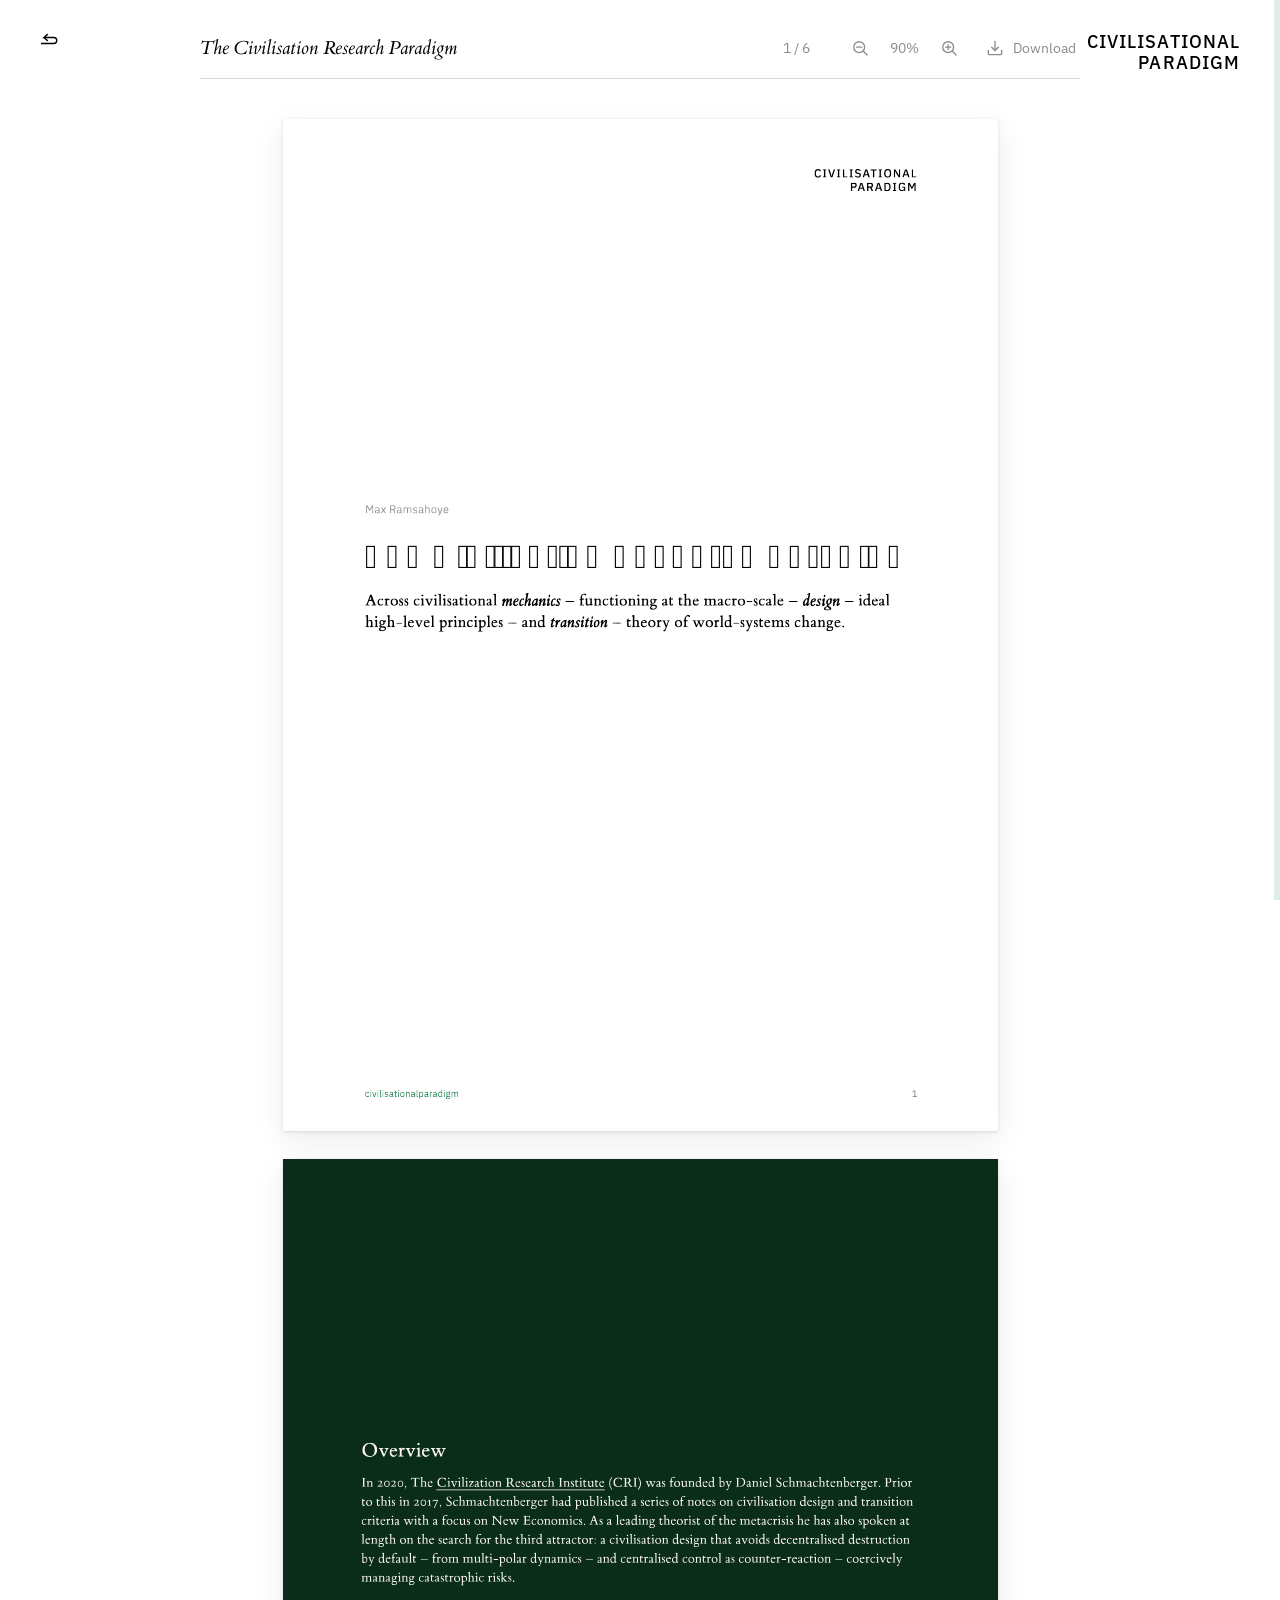
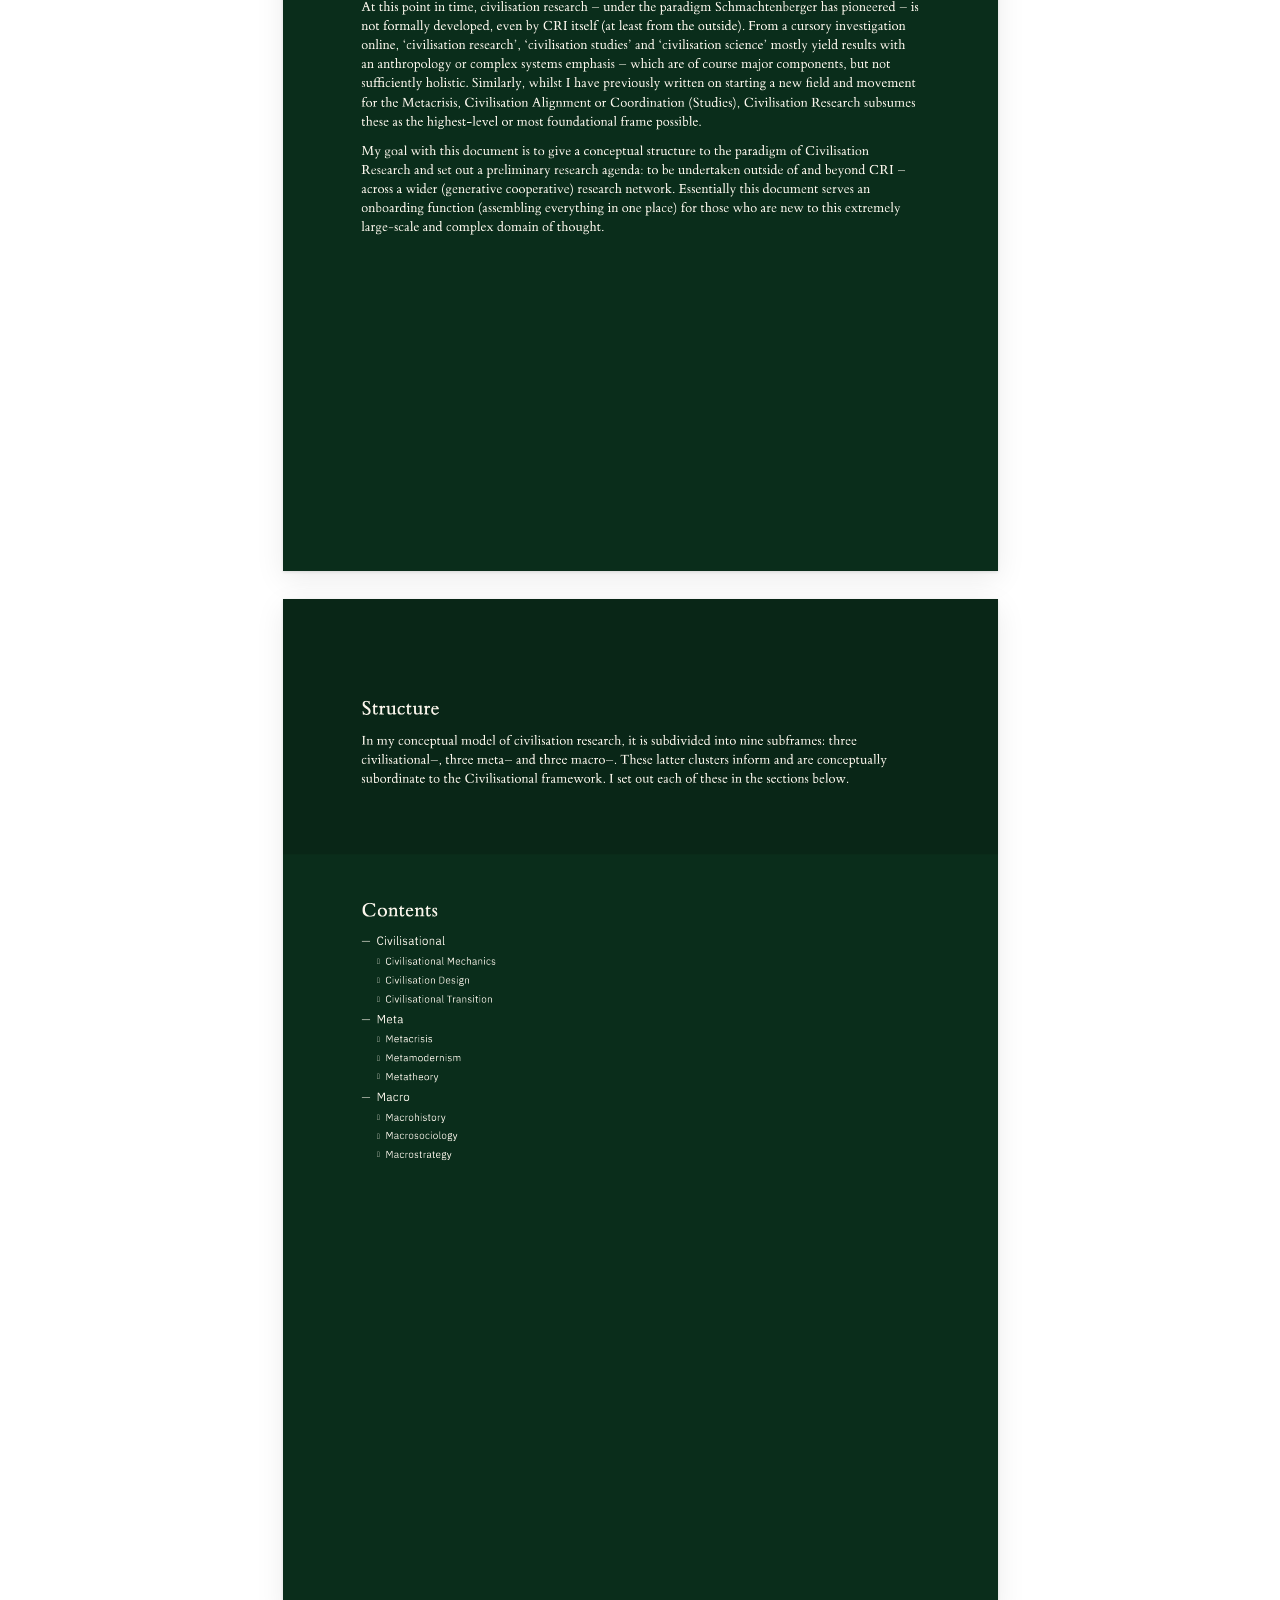
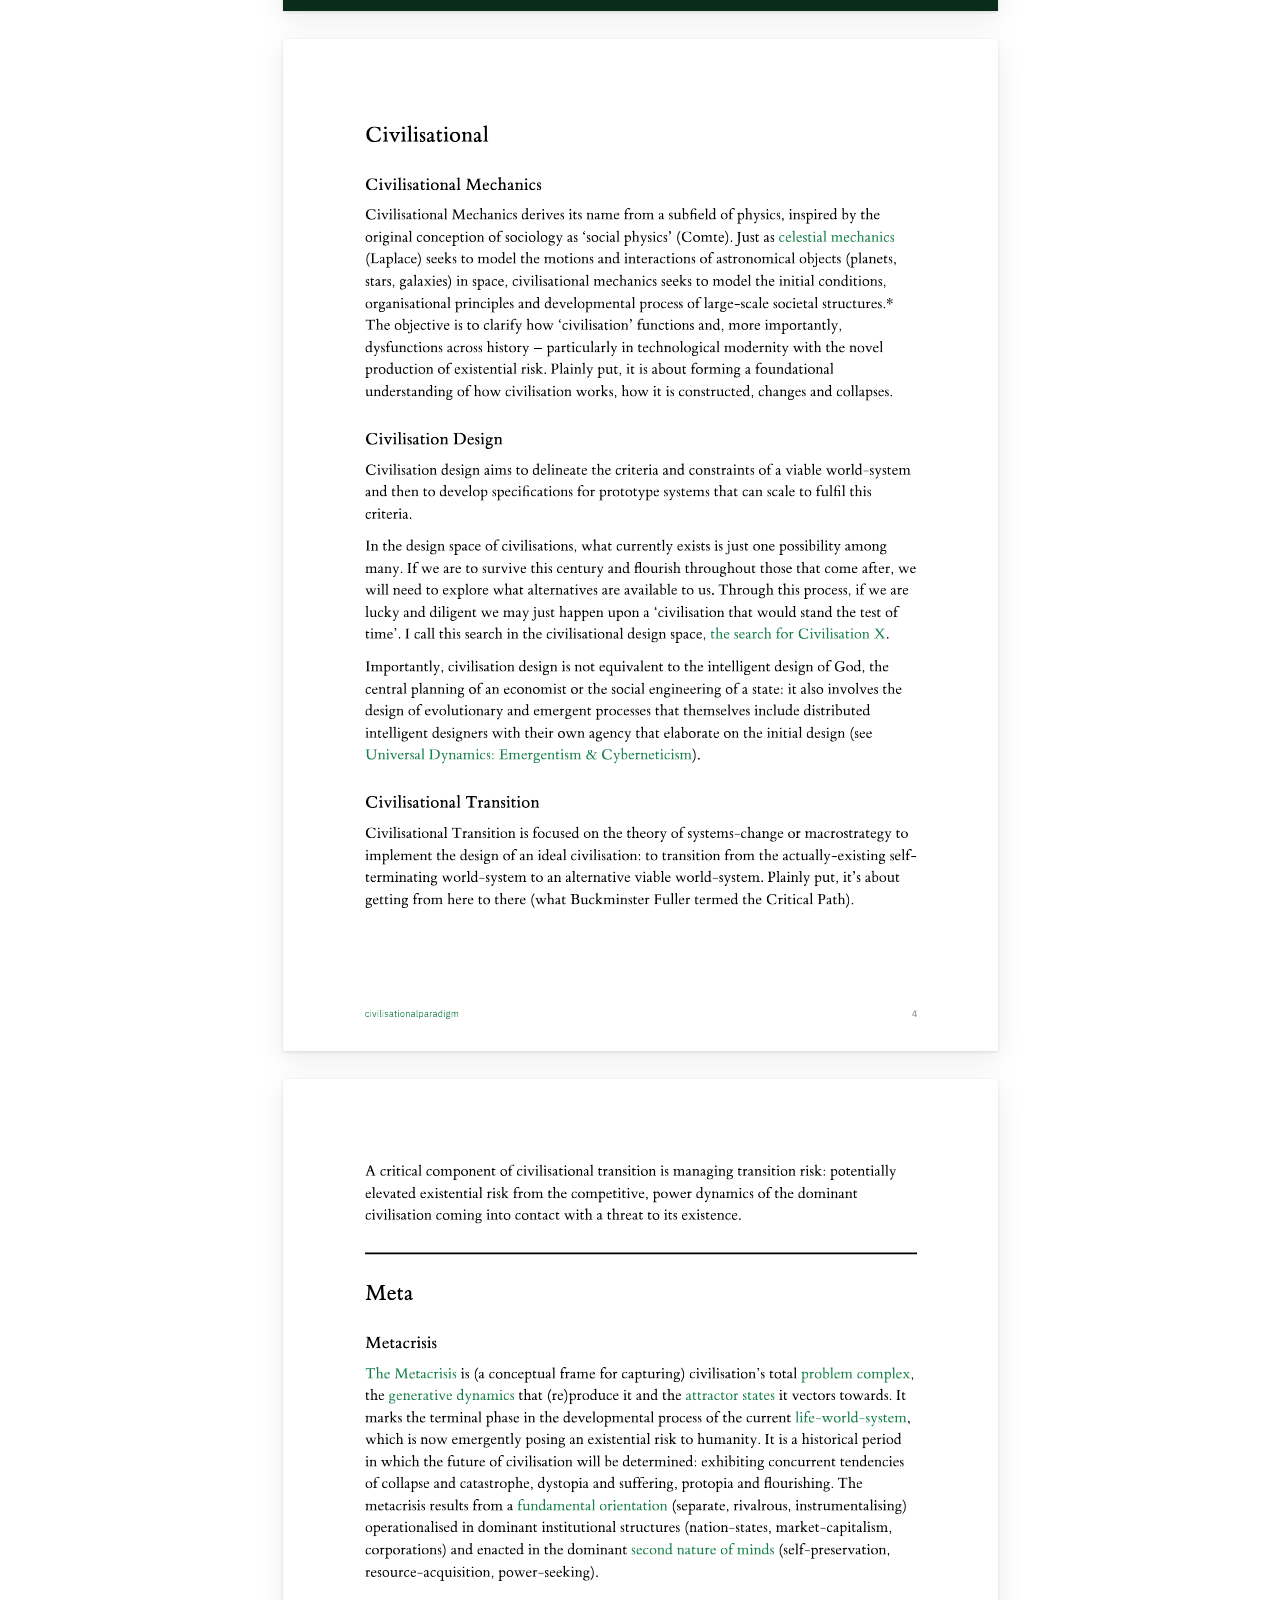
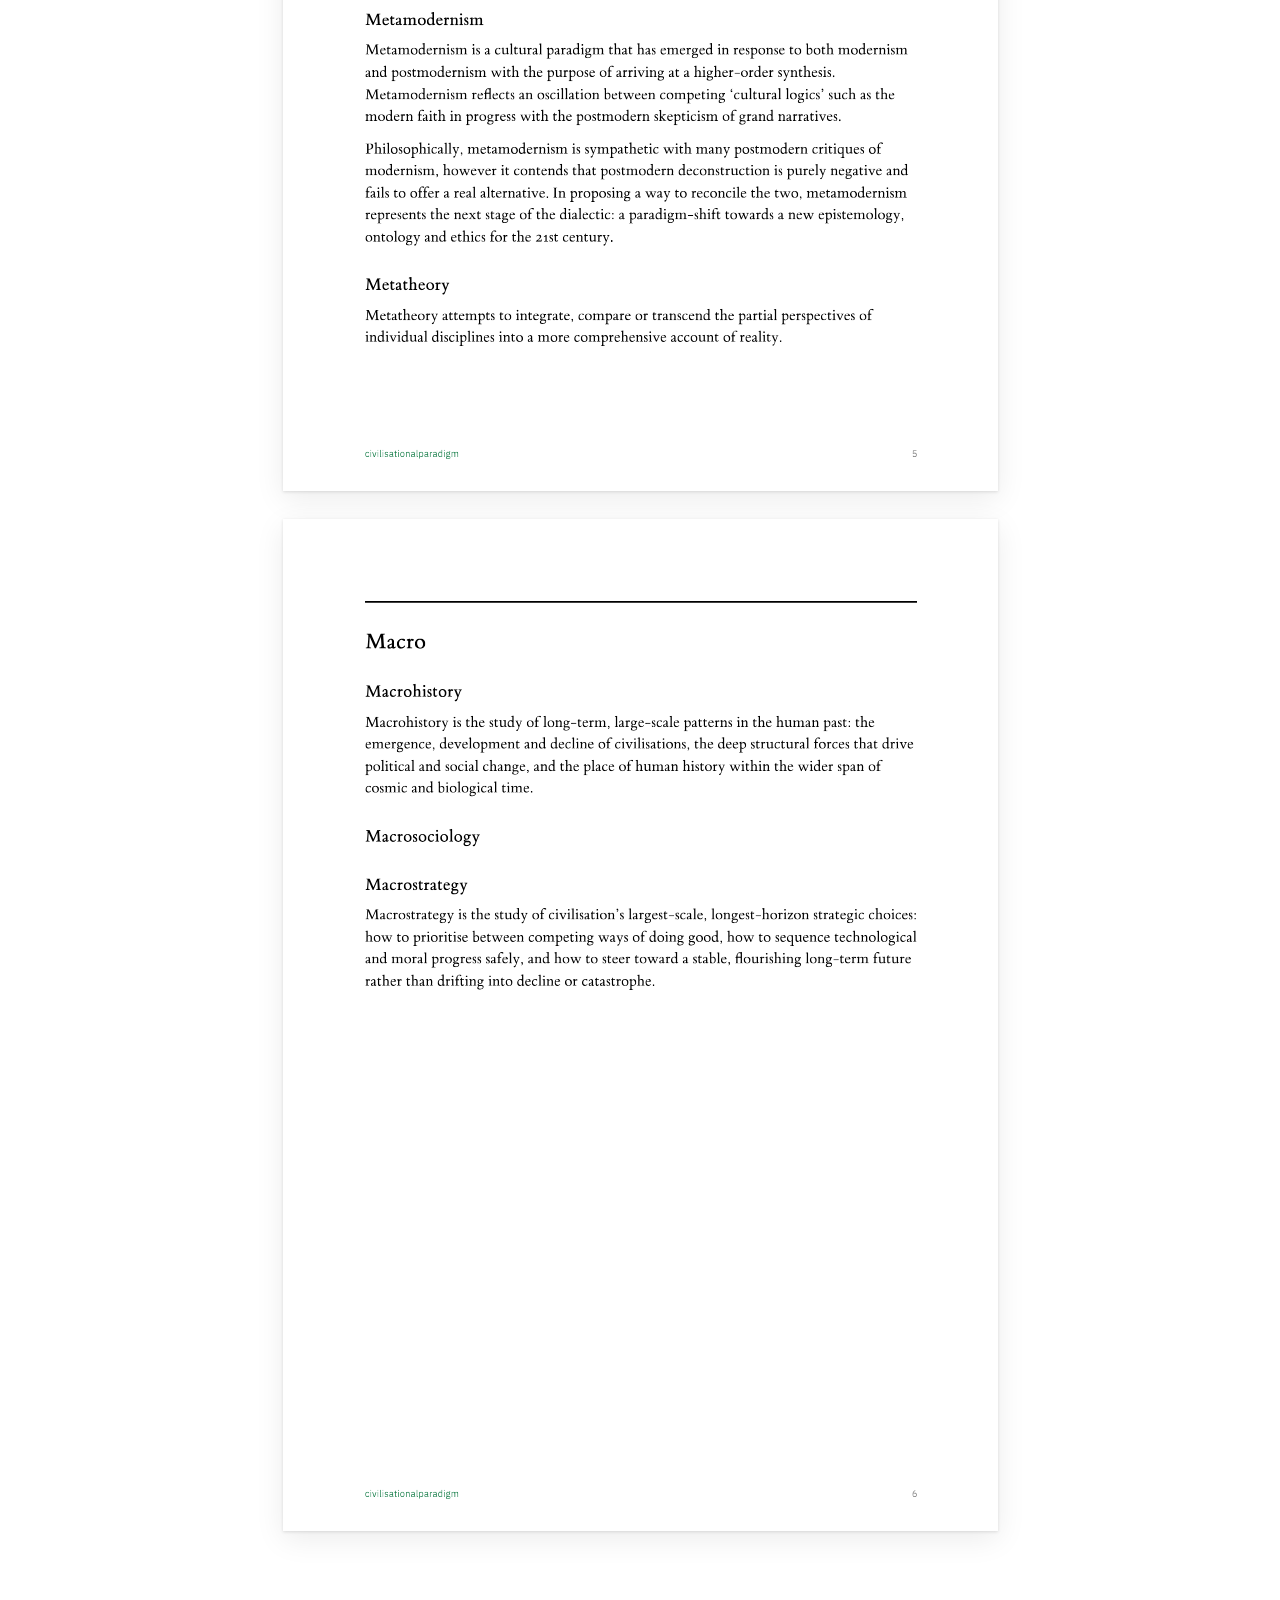
==== pdf/index.html @ 24271318 "Port the in-site PDF viewer from mechanicsofmetautopia.ai The article's PDF button now opens pdf/, a" ====
<!DOCTYPE html>
<html lang="en" class="hide-scrollbar">
<head>
  <meta charset="UTF-8">
  <meta name="viewport" content="width=device-width, initial-scale=1.0">
  <meta name="description" content="The Civilisation Research Paradigm: across civilisational mechanics, design and transition, as a PDF.">
  <link id="favicon-ico" rel="icon" href="../favicon/favicon-light.ico?v=grid2" sizes="any">
  <link id="favicon-32" rel="icon" type="image/png" sizes="32x32" href="../favicon/favicon-32-light.png?v=grid2">
  <link id="favicon-192" rel="icon" type="image/png" sizes="192x192" href="../favicon/favicon-192-light.png?v=grid2">
  <link id="favicon-apple" rel="apple-touch-icon" href="../favicon/apple-touch-icon-light.png?v=grid2">
  <script>
    try {
        if ('scrollRestoration' in history) history.scrollRestoration = 'manual';
        // a refresh always lands at the top of the page, even with a section in the address
        var navType = (performance.getEntriesByType && (performance.getEntriesByType('navigation')[0] || {}).type) || '';
        if (navType === 'reload' && location.hash) history.replaceState(null, '', location.pathname + location.search);
        if (navType === 'reload') window.addEventListener('load', function () { window.scrollTo(0, 0); });
    } catch (e) {}
    try {
      var navEntry = performance.getEntriesByType && performance.getEntriesByType('navigation')[0];
      // arriving from another page of this site (its own folder: another site may share the address), or a refresh, or back/forward: fade in
      var fromSite = false;
      try { fromSite = !!document.referrer && (function (r, s) { return r.origin === s.origin && r.pathname.indexOf(s.pathname) === 0; })(new URL(document.referrer), new URL('../', location.href)); } catch (e) {}
      // browsers with cross-document view transitions crossfade between pages
      // themselves; the others fade out and in (and so does a refresh)
      var vt = 'CSSViewTransitionRule' in window;
      if (vt) document.documentElement.classList.add('vt');
      if ((fromSite || (navEntry && navEntry.type !== 'navigate')) && (!vt || (navEntry && navEntry.type === 'reload'))) document.documentElement.classList.add('page-entering');
    } catch (e) {}
    try {
      // no theme chosen yet: follow the system setting
      var sys = window.matchMedia && matchMedia('(prefers-color-scheme: dark)').matches ? 'dark' : 'light';
      var t = localStorage.getItem('crp.theme');
      // a theme chosen with t holds only until the system setting changes
      if (t && localStorage.getItem('crp.themeSystem') !== sys) { t = null; localStorage.removeItem('crp.theme'); }
      t = t || sys;
      if (t === 'dark') document.documentElement.setAttribute('data-theme', t);
      if (localStorage.getItem('crp.blueLinks') !== 'off') document.documentElement.classList.add('colour');  // blue links (c): on by default
      if (localStorage.getItem('crp.headings') !== 'sans') document.documentElement.classList.add('serif-headings');
      // the band colour (b): midnight green by default, or sepia, midnight blue or black
      var band = localStorage.getItem('crp.bandColour') || 'green';
      if (band === 'purple') band = 'green';
      if (band === 'green' || band === 'midnight' || band === 'black') document.documentElement.classList.add('band-' + band);
    } catch (e) {}
  </script>
  <title>PDF — Civilisational Paradigm</title>
  <meta property="og:type" content="website">
  <meta property="og:site_name" content="Civilisational Paradigm">
  <meta property="og:title" content="PDF — The Civilisation Research Paradigm">
  <meta property="og:description" content="The Civilisation Research Paradigm: across civilisational mechanics, design and transition, as a PDF.">
  <meta property="og:url" content="https://maxramsahoye.github.io/civilisationresearchparadigm/pdf/">
  <meta property="og:image" content="https://maxramsahoye.github.io/civilisationresearchparadigm/preview.png">
  <meta name="twitter:card" content="summary_large_image">
  <link rel="preconnect" href="https://fonts.googleapis.com">
  <link rel="preconnect" href="https://fonts.gstatic.com" crossorigin>
  <link href="https://fonts.googleapis.com/css2?family=IBM+Plex+Sans:ital,wght@0,400;0,500;0,600;0,700;1,400&family=Inter:wght@400;500;600;700&display=swap" rel="stylesheet">
  <link href="../assets/site.css?v=1fbc4b80" rel="stylesheet">
  <style>
    .site-footer,
    .top-nav { display: none !important; }

    html:not([data-theme]) body.no-band :is(.back-arrow, .theme-toggle, .top-nav, .over-band) {
      --canvas-ink: #000000;
      --muted: #8c8c8c;
      --link-blue: #167e49;
    }

    /* (the site's name pinned in the top-right corner as the pages scroll;
       on narrower screens, where the bar pins across the top, it scrolls away) */
    .site-title,
    body.footer-in-view .site-title {
      position: fixed; z-index: 10; top: 32px; right: 40px; left: auto; bottom: auto;
      margin: 0; text-align: right; opacity: 1; pointer-events: auto;
    }

    @media (max-width: 960px) {
      .site-title, body.footer-in-view .site-title { top: 26px; right: 24px; }
    }

    @media (max-width: 900px) {
      .site-title, body.footer-in-view .site-title { position: absolute; }
    }

    @media (max-width: 600px) {
      .site-title, body.footer-in-view .site-title { top: 22px; }
    }

    /* the bar: the title, the page count, zoom, and the file itself */
    .pv-bar {
      position: relative;
      top: 0;
      z-index: 20;
      display: flex;
      align-items: center;
      justify-content: space-between;
      gap: 24px;
      width: min(100% - 400px, 900px);
      /* (in the top row, level with the back arrow and the site's name) */
      margin: 18px auto 0;
      padding: 16px 0;
      background: var(--canvas-bg);
      border-bottom: 1px solid color-mix(in srgb, currentColor 16%, transparent);
      font-family: 'IBM Plex Sans', sans-serif;
      font-size: 14px;
    }

    /* (once scrolled past, the bar moves to the left of the pages, upright,
       out of their way; its place above them kept, so nothing jumps) */
    .pv-barwrap {
      min-height: var(--pv-bar-h, 77px);
    }

    @media (min-width: 901px) {
      body.pv-docked .pv-bar {
        position: fixed;
        top: 50%;
        left: 24px;
        width: auto;
        margin: 0;
        padding: 0;
        border: 0;
        background: none;
        flex-direction: column;
        align-items: flex-start;
        transform: translateY(-50%);
        animation: pv-dock 0.3s ease;
      }

      body.pv-docked .pv-title {
        display: none;
      }

      body.pv-docked .pv-tools {
        flex-direction: column;
        align-items: flex-start;
        gap: 14px;
      }

      body.pv-docked .pv-pct,
      body.pv-docked .pv-count {
        margin: 0;
        min-width: 0;
        text-align: left;
        padding-left: 4px;
      }

      body.pv-docked .pv-tools a span {
        display: none;
      }
    }

    @keyframes pv-dock {
      from { opacity: 0; }
      to { opacity: 1; }
    }

    .pv-title {
      margin: 0;
      font-family: var(--serif);
      font-size: 20px;
      font-weight: 400;
      font-style: italic;
      white-space: nowrap;
      overflow: hidden;
      text-overflow: ellipsis;
    }

    .pv-tools {
      display: flex;
      align-items: center;
      gap: 18px;
      flex: none;
      color: var(--muted);
    }

    .pv-tools button,
    .pv-tools a {
      display: inline-flex;
      align-items: center;
      gap: 8px;
      padding: 4px;
      border: none;
      background: none;
      font: inherit;
      color: inherit;
      text-decoration: none;
      cursor: pointer;
      transition: color 0.2s ease;
    }

    .pv-tools button:hover,
    .pv-tools a:hover {
      color: var(--canvas-ink);
    }

    .pv-tools svg {
      width: 20px;
      height: 20px;
    }

    .pv-pct {
      min-width: 3.2em;
      text-align: center;
      font-variant-numeric: tabular-nums;
      margin: 0 -10px;
    }

    .pv-count {
      font-variant-numeric: tabular-nums;
      min-width: 4.5em;
      text-align: center;
    }

    /* the pages, one beneath another, on a faintly tinted ground */
    .pv-pages {
      display: flex;
      flex-direction: column;
      align-items: safe center;
      overflow-x: auto;
      gap: 28px;
      padding: 40px 24px 120px;
    }

    /* (at the zoom's own width, wider than the window if need be, scrolling
       sideways; on phones, the width of the screen) */
    .pv-page {
      position: relative;
      flex: none;
      width: var(--pv-w, 794px);
      aspect-ratio: 210 / 297;
      background: #fff;
      box-shadow: 0 1px 3px rgba(0, 0, 0, 0.12), 0 8px 28px rgba(0, 0, 0, 0.08);
    }

    .pv-page canvas {
      display: block;
      width: 100%;
      height: 100%;
    }

    /* the progress bar down the right-hand edge, in the accent; wider to
       the touch than it looks */
    .pv-progress {
      position: fixed;
      top: 0;
      right: 0;
      bottom: 0;
      width: 18px;
      z-index: 30;
      cursor: pointer;
      touch-action: none;
    }

    .pv-progress::before,
    .pv-progress-fill {
      content: '';
      position: absolute;
      top: 0;
      right: 0;
      bottom: 0;
      width: 6px;
      transition: width 0.15s ease;
    }

    .pv-progress::before {
      background: color-mix(in srgb, var(--link-blue) 14%, transparent);
    }

    .pv-progress-fill {
      background: var(--link-blue);
      transform: scaleY(0);
      transform-origin: top;
    }

    .pv-progress:hover::before,
    .pv-progress:hover .pv-progress-fill,
    .pv-progress.pv-dragging::before,
    .pv-progress.pv-dragging .pv-progress-fill {
      width: 10px;
    }

    .pv-note {
      margin: 80px auto;
      max-width: 560px;
      text-align: center;
      font-size: 20px;
      color: var(--muted);
    }

    .pv-note a {
      color: var(--link-blue);
    }

    @media (max-width: 600px) {
      .pv-bar { margin-top: 76px; width: calc(100% - 32px); }
    }

    @media (max-width: 900px) {
      .pv-bar { position: sticky; top: 0; width: calc(100% - 48px); margin-top: 76px; }
      .pv-barwrap { min-height: 0; display: contents; }
      .pv-title { font-size: 17px; }
      .pv-zoom { display: none !important; }
      .pv-pages { padding: 24px 12px 80px; gap: 16px; }
      .pv-page { width: 100%; }
    }
  </style>
</head>
<body class="no-band">
  <a class="back-arrow" href="../" aria-label="Back to the article" data-direct>
    <svg viewBox="0 0 26 20" fill="none" stroke="currentColor" stroke-width="1.8" stroke-linecap="butt" stroke-linejoin="miter">
      <path d="M10,1.5 L5,6 L18,6 A4,4 0 0 1 18,14 L1,14"/>
      <path d="M10,10.5 L5,6"/>
    </svg>
  </a>

  <main class="pv-main">
    <div class="pv-barwrap"><div class="pv-bar">
      <h1 class="pv-title">The Civilisation Research Paradigm</h1>
      <div class="pv-tools">
        <span class="pv-count" aria-live="polite">&ndash;</span>
        <button class="pv-zoom" type="button" data-zoom="-1" aria-label="Zoom out"><svg viewBox="0 0 24 24" fill="none" stroke="currentColor" stroke-width="1.6" stroke-linecap="round" stroke-linejoin="round" aria-hidden="true"><circle cx="11" cy="11" r="6.5"/><path d="M8 11h6M16 16l4.5 4.5"/></svg></button>
        <span class="pv-zoom pv-pct" aria-live="polite">100%</span>
        <button class="pv-zoom" type="button" data-zoom="1" aria-label="Zoom in"><svg viewBox="0 0 24 24" fill="none" stroke="currentColor" stroke-width="1.6" stroke-linecap="round" stroke-linejoin="round" aria-hidden="true"><circle cx="11" cy="11" r="6.5"/><path d="M8 11h6M11 8v6M16 16l4.5 4.5"/></svg></button>
        <a href="../The%20Civilisation%20Research%20Paradigm.pdf" download="The Civilisation Research Paradigm.pdf" aria-label="Download the PDF"><svg viewBox="0 0 24 24" fill="none" stroke="currentColor" stroke-width="1.6" stroke-linecap="round" stroke-linejoin="round" aria-hidden="true"><path d="M4 15v3.5A1.5 1.5 0 0 0 5.5 20h13a1.5 1.5 0 0 0 1.5-1.5V15"/><path d="M12 4v11"/><path d="M8 11l4 4 4-4"/></svg><span>Download</span></a>
      </div>
    </div></div>
    <div class="pv-pages" aria-label="The pages of the PDF"></div>
  </main>

  <!-- the progress through the document: a bar down the right-hand edge
       of the window in the accent, in place of the browser's scrollbar (which
       the page hides); it can be clicked or dragged to move through it -->
  <div class="pv-progress" aria-hidden="true"><div class="pv-progress-fill"></div></div>
  <script>
    (function () {
      var bar = document.querySelector('.pv-progress'), fill = bar.firstElementChild, dragging = false;
      function update() {
        var max = document.documentElement.scrollHeight - window.innerHeight;
        fill.style.transform = 'scaleY(' + (max > 0 ? Math.min(1, Math.max(0, window.scrollY / max)) : 0) + ')';
      }
      function seek(y) {
        var r = bar.getBoundingClientRect(), max = document.documentElement.scrollHeight - window.innerHeight;
        window.scrollTo(0, Math.min(1, Math.max(0, (y - r.top) / r.height)) * max);
      }
      bar.addEventListener('pointerdown', function (e) { dragging = true; bar.setPointerCapture(e.pointerId); bar.classList.add('pv-dragging'); seek(e.clientY); });
      bar.addEventListener('pointermove', function (e) { if (dragging) seek(e.clientY); });
      ['pointerup', 'pointercancel'].forEach(function (t) { bar.addEventListener(t, function () { dragging = false; bar.classList.remove('pv-dragging'); }); });
      window.addEventListener('scroll', update, { passive: true });
      window.addEventListener('resize', update);
      new ResizeObserver(update).observe(document.body);
      update();
    })();
  </script>

  <button class="scroll-top-btn" type="button" aria-label="Scroll to top">
    <svg viewBox="0 0 28 28" fill="none" stroke="currentColor" stroke-width="1" stroke-linejoin="round">
      <polygon points="14,9.078 20.328,18.922 14,15.969 7.672,18.922"/>
    </svg>
  </button>
  <script>
    // the up arrow, once the first page has scrolled away
    (function () {
      var up = document.querySelector('.scroll-top-btn');
      function show() { up.classList.toggle('visible', window.scrollY > 600); }
      window.addEventListener('scroll', show, { passive: true });
      show();
    })();
  </script>

  <script src="../assets/pdfjs/pdf.min.js"></script>
  <script>
    // each page drawn as it comes near the screen, at the screen's own
    // resolution, and drawn again when the zoom changes
    (function () {
      var URL_ = '../The%20Civilisation%20Research%20Paradigm.pdf';
      var list = document.querySelector('.pv-pages'), count = document.querySelector('.pv-count');
      if (!window.pdfjsLib) { list.innerHTML = '<p class="pv-note">The viewer could not load. <a href="' + URL_ + '">Open the PDF directly.</a></p>'; return; }
      pdfjsLib.GlobalWorkerOptions.workerSrc = '../assets/pdfjs/pdf.worker.min.js';
      // (the browser's own PDF viewer's steps, as percentages of the page at
      // its actual size: A4, 794px wide)
      var ZOOMS = [25, 33, 50, 67, 75, 80, 90, 100, 110, 125, 150, 175, 200, 250, 300, 400, 500], z = 6, pdf, pages = [], drawn = new Map();
      // (the zoom as a percentage of the page at its actual size: A4, 794px wide)
      var pct = document.querySelector('.pv-pct');
      function setWidth() {
        document.documentElement.style.setProperty('--pv-w', Math.round(794 * ZOOMS[z] / 100) + 'px');
        pct.textContent = ZOOMS[z] + '%';
      }
      setWidth();
      function draw(i) {
        var box = pages[i]; if (!box || box._busy) return;
        var w = box.clientWidth; if (!w || drawn.get(i) === w) return;
        box._busy = true;
        pdf.getPage(i + 1).then(function (page) {
          var v1 = page.getViewport({ scale: 1 }), dpr = Math.min(window.devicePixelRatio || 1, 3);
          // (very large zooms drawn at no more than 6000px across, which
          // browsers can hold as a canvas)
          dpr = Math.min(dpr, 6000 / w);
          var vp = page.getViewport({ scale: w / v1.width * dpr });
          var c = document.createElement('canvas');
          c.width = Math.round(vp.width); c.height = Math.round(vp.height);
          return page.render({ canvasContext: c.getContext('2d'), viewport: vp }).promise.then(function () {
            box.replaceChildren(c); drawn.set(i, w);
          });
        }).finally(function () { box._busy = false; });
      }
      var io = new IntersectionObserver(function (es) {
        es.forEach(function (e) { if (e.isIntersecting) draw(+e.target.dataset.i); });
      }, { rootMargin: '1200px 0px' });
      function visible() {
        var mid = window.innerHeight / 2, best = 0;
        pages.forEach(function (p, i) { var r = p.getBoundingClientRect(); if (r.top < mid) best = i; });
        count.textContent = (best + 1) + ' / ' + pages.length;
      }
      pdfjsLib.getDocument(URL_).promise.then(function (doc) {
        pdf = doc;
        // (each page in its own proportions and at its own size relative to
        // A4 - the landscape page of the diagram wider than the rest)
        var all = [];
        for (var n = 1; n <= doc.numPages; n++) all.push(doc.getPage(n));
        return Promise.all(all).then(function (ps) {
          for (var i = 0; i < doc.numPages; i++) {
            var v = ps[i].getViewport({ scale: 1 });
            var d = document.createElement('div');
            d.className = 'pv-page'; d.dataset.i = i;
            d.style.aspectRatio = v.width + ' / ' + v.height;
            if (Math.abs(v.width - 595) > 4) d.style.width = 'min(100%, calc(var(--pv-w, 794px) * ' + (v.width / 595.28).toFixed(4) + '))';
            d.setAttribute('aria-label', 'Page ' + (i + 1));
            list.appendChild(d); pages.push(d); io.observe(d);
          }
          visible();
        });
      }).catch(function () {
        list.innerHTML = '<p class="pv-note">The PDF could not be shown here. <a href="' + URL_ + '">Open it directly.</a></p>';
      });
      window.addEventListener('scroll', function () { if (pages.length) visible(); }, { passive: true });
      // the bar: at the top, then docked at the left once scrolled past
      var wrap = document.querySelector('.pv-barwrap'), bar = document.querySelector('.pv-bar');
      document.documentElement.style.setProperty('--pv-bar-h', bar.offsetHeight + 'px');
      function dock() { document.body.classList.toggle('pv-docked', wrap.getBoundingClientRect().top < 0); }
      window.addEventListener('scroll', dock, { passive: true });
      dock();
      var redraw = 0;
      function again() { clearTimeout(redraw); redraw = setTimeout(function () { pages.forEach(function (p, i) { var r = p.getBoundingClientRect(); if (r.bottom > -1200 && r.top < window.innerHeight + 1200) draw(i); }); }, 150); }
      window.addEventListener('resize', again);
      document.querySelectorAll('[data-zoom]').forEach(function (b) {
        b.addEventListener('click', function () {
          var at = pages.length ? (window.scrollY + window.innerHeight / 2) / document.documentElement.scrollHeight : 0;
          z = Math.max(0, Math.min(ZOOMS.length - 1, z + +b.dataset.zoom));
          setWidth();
          window.scrollTo(0, at * document.documentElement.scrollHeight - window.innerHeight / 2);
          // (sideways, kept centred on the page)
          list.scrollLeft = (list.scrollWidth - list.clientWidth) / 2;
          again();
        });
      });
    })();
  </script>

  <a class="site-title" href="../">Civilisational<br>Paradigm</a>

  <script src="../assets/site.js?v=dbcd244a" data-base="../"></script>
  <script src="../assets/tools.js?v=95888483"></script>
</body>
</html>
---- assets/site.css ----
/* Shared styles for the secondary pages (the PDF viewer). The article
   page keeps its own inline styles; the theme colours here mirror it. */

@font-face {
  font-family: 'ET Bembo';
  src: url('../fonts/ETBembo-RomanOSF.woff2') format('woff2');
  font-weight: 400;
  font-style: normal;
  font-display: swap;
}

@font-face {
  font-family: 'ET Bembo';
  src: url('../fonts/ETBembo-SemiBoldOSF.woff2') format('woff2');
  font-weight: 600;
  font-style: normal;
  font-display: swap;
}

@font-face {
  font-family: 'ET Bembo';
  src: url('../fonts/et-book-bold-line-figures.woff') format('woff');
  font-weight: 700;
  font-style: normal;
  font-display: swap;
}

@font-face {
  font-family: 'ET Bembo';
  src: url('../fonts/ETBembo-DisplayItalic.woff2') format('woff2');
  font-weight: 400;
  font-style: italic;
  font-display: swap;
}

:root {
  --link-blue: #1a3a9c;
  --canvas-bg: #ffffff;
  --canvas-ink: #000000;
  --muted: #8c8c8c;
  --selection-bg: rgba(186, 220, 240, 0.45);
  --serif: 'ET Bembo', Bembo, 'Times New Roman', Georgia, serif;
  --sans: 'Inter', sans-serif;
  --mono-caps: 'IBM Plex Sans', sans-serif;
  --track-tint: rgba(0, 0, 0, 0.08);
  --band-bg: #fbf6ec;
  /* footer colours, as in the article */
  --inverse-bg: #fbf6ec;
  --inverse-ink: #000000;
}

html[data-theme="sepia"] {
  --link-blue: #1d4fbf;
  --canvas-bg: #fbf6ec;
  --canvas-ink: #000000;
  --muted: #9a8a72;
  --track-tint: rgba(59, 47, 32, 0.12);
  --band-bg: #f2e8d2;
  --inverse-bg: #3b2f20;
  --inverse-ink: #fbf6ec;
  --selection-bg: rgba(214, 196, 160, 0.45);
}

html[data-theme="midnight"] {
  --link-blue: #8ab4f8;
  --canvas-bg: #0d1330;
  --canvas-ink: #e6ebf5;
  --muted: #8a93ad;
  --track-tint: rgba(230, 235, 245, 0.15);
  --band-bg: #161e44;
  --inverse-bg: #e6ebf5;
  --inverse-ink: #0d1330;
  --selection-bg: rgba(180, 205, 235, 0.35);
}

/* the dark theme takes the midnight green too: mint links, and
   green bands and footers */
html[data-theme="dark"] {
  --link-blue: #8dd9aa;
  --canvas-bg: #000000;
  --canvas-ink: #ffffff;
  --muted: #8c8c8c;
  --track-tint: rgba(255, 255, 255, 0.15);
  --band-bg: #0a2d1b;
  --inverse-bg: #0a2d1b;
  --inverse-ink: #fbf6ec;
  --selection-bg: rgba(148, 218, 183, 0.35);
}

* {
  box-sizing: border-box;
}

::selection {
  background: var(--selection-bg);
  color: var(--canvas-ink);
}

/* selecting text on a band: a white highlight, with the band's own text
   colour. Written out rather than taken from --selection-bg, since browsers
   read the variables in ::selection from the page root, not the band. Not on
   pages without a band, nor on the light sepia band, where white would vanish. */
:is(html.band-green:not([data-theme]), html[data-theme="dark"]) body:not(.no-band) :is(.genealogy-top, #overview, .in-band) ::selection,
:is(html.band-green:not([data-theme]), html[data-theme="dark"]) body:not(.no-band) :is(.genealogy-top, #overview, .in-band)::selection {
  background: rgba(255, 255, 255, 0.55);
  color: #000000;
}
:is(html.band-midnight, html.band-black):not([data-theme]) body:not(.no-band) :is(.genealogy-top, #overview, .in-band) ::selection,
:is(html.band-midnight, html.band-black):not([data-theme]) body:not(.no-band) :is(.genealogy-top, #overview, .in-band)::selection {
  background: rgba(255, 255, 255, 0.3);
  color: #ffffff;
}
.site-footer ::selection,
.site-footer::selection {
  background: rgba(255, 255, 255, 0.45);
  color: var(--inverse-ink);
}

html {
  background: var(--canvas-bg);
}

body {
  margin: 0;
  min-height: 100vh;
  background: var(--canvas-bg);
  color: var(--canvas-ink);
  font-family: var(--serif);
  -webkit-font-smoothing: antialiased;
  transition: background-color 0.25s ease;
}

body {
  transition: background-color 0.25s ease, opacity 0.2s cubic-bezier(0.45, 0, 0.55, 1);
}

/* page transitions: the page eases out, then the next one eases in */
body.page-leaving {
  opacity: 0;
}

html.page-entering body {
  animation: page-in 0.25s cubic-bezier(0.25, 0.1, 0.25, 1) backwards;
}

/* where the browser crossfades between pages itself, the old page stays put
   while it leaves (its sounds still fade), so there is no blank flash */
@view-transition {
  navigation: auto;
}

html.vt body.page-leaving:not(.reloading) {
  opacity: 1;
}

::view-transition-old(root),
::view-transition-new(root) {
  animation-duration: 0.3s;
  animation-timing-function: cubic-bezier(0.45, 0, 0.55, 1);
}

@keyframes page-in {
  from { opacity: 0; }
}

.click-ripple {
  position: fixed;
  left: 0;
  top: 0;
  width: 16px;
  height: 16px;
  margin-left: -8px;
  margin-top: -8px;
  border-radius: 50%;
  border: 1.5px solid currentColor;
  pointer-events: none;
  z-index: 9999;
  opacity: 0.55;
  transform: scale(0.3);
  animation: click-ripple-anim 0.4s ease-out forwards;
}

@keyframes click-ripple-anim {
  to {
    transform: scale(4);
    opacity: 0;
  }
}

/* back arrow top left; site name in the bottom-left corner; theme toggle top right */
.back-arrow {
  position: absolute;
  z-index: 10;
  top: 33px;
  left: 40px;
  display: flex;
  color: var(--canvas-ink);
}

.back-arrow:hover,
.back-arrow.key-hover {
  color: var(--muted);
}

.back-arrow svg {
  width: 20px;
  height: 15px;
}

.site-title {
  position: fixed;
  bottom: 28px;
  left: 40px;
  font-family: var(--mono-caps);
  font-size: 18px;
  line-height: 1.15;
  text-transform: uppercase;
  letter-spacing: 0.06em;
  font-weight: 500;
  color: var(--canvas-ink);
  text-decoration: none;
}

.theme-toggle {
  position: absolute;
  z-index: 10;
  top: 36px;
  right: 40px;
  display: flex;
  background: none;
  border: none;
  padding: 0;
  cursor: pointer;
  color: var(--muted);
}

.theme-toggle:hover,
.theme-toggle.key-hover {
  color: var(--canvas-ink);
}

.theme-toggle svg {
  display: none;
  width: 18px;
  height: 18px;
}

.theme-toggle .icon-sun,
html[data-theme="sepia"] .theme-toggle .icon-sun-cloud,
html[data-theme="midnight"] .theme-toggle .icon-moon-star,
html[data-theme="dark"] .theme-toggle .icon-moon {
  display: block;
}

html[data-theme] .theme-toggle .icon-sun {
  display: none;
}

.theme-toggle .cloud {
  fill: var(--canvas-bg);
}

@media (max-width: 960px) {
  .back-arrow {
    top: 28px;
    left: 24px;
  }

  .site-title {
    left: 24px;
  }

  .theme-toggle {
    top: 31px;
    right: 24px;
  }
}

@media (max-width: 600px) {
  .back-arrow {
    top: 24px;
  }

  .site-title {
    font-size: 15px;
  }

  .theme-toggle {
    top: 27px;
  }
}

/* page body */
/* the width of the Lexicon's top section, shared by the Timeline's and the
   Sources' so the three line up: three index columns, then two, then the
   text column on phones */
:root {
  --wide-col: min(1078px, 100vw - 48px);
}

@media (max-width: 1180px) {
  :root {
    --wide-col: min(860px, 100vw - 48px);
  }
}

@media (max-width: 600px) {
  :root {
    --wide-col: 100%;
  }
}

.wide-top {
  width: var(--wide-col);
  margin-left: calc((100% - var(--wide-col)) / 2);
}

.page-main {
  max-width: 760px;
  margin: 0 auto;
  padding: 180px 24px 120px;
}

/* on pages with a footer, its own top margin is the space after the last entry */
.page-main:has(~ .site-footer) {
  padding-bottom: 0;
}

.page-title {
  font-family: var(--sans);
  font-weight: 700;
  letter-spacing: -0.02em;
  font-size: clamp(36px, 6vw, 52px);
  line-height: 1.08;
  margin: 0 0 24px;
}

.page-intro {
  font-size: 23px;
  line-height: 1.35;
  margin: 0 0 64px;
}

@media (max-width: 600px) {
  .page-main {
    padding-top: 140px;
  }

  .page-intro {
    font-size: 20px;
  }
}

.plain-link {
  color: inherit;
  text-decoration: underline;
  text-decoration-thickness: 1px;
  text-underline-offset: 3px;
}

/* f: headings and subheadings in ET Bembo, as in the article (page titles
   stay as they are) */
html.serif-headings .term dt,
html.serif-headings .menu-title {
  font-family: var(--serif);
  font-weight: 700;
  font-size: 28px;
  letter-spacing: 0;
  -webkit-text-stroke: 0.4px currentColor;
}

@media (max-width: 600px) {
  html.serif-headings .term dt,
  html.serif-headings .menu-title {
    font-size: 24px;
  }
}

/* c: only links to other sites turn blue, as in the article */
html.colour a[href^="http"] {
  color: var(--link-blue);
}

/* the author's name stays in the text colour, in the footer too */
html.colour a.author-link {
  color: inherit;
}

/* custom cursor: a small outlined dart; filled over things you can click */
/* the same in every theme: white with a black line, solid black over links */
:root {
  --cursor-arrow: url("data:image/svg+xml,%3Csvg xmlns='http://www.w3.org/2000/svg' width='18' height='18' viewBox='0 0 24 24'%3E%3Cpath d='M3 2.5 L21 11.2 L12.6 12.6 L10.2 21 Z' fill='%23fff' stroke='%23fff' stroke-width='3.2' stroke-linejoin='round'/%3E%3Cpath d='M3 2.5 L21 11.2 L12.6 12.6 L10.2 21 Z' fill='%23fff' stroke='%23000' stroke-width='1.4' stroke-linejoin='round'/%3E%3C/svg%3E") 2 2, auto;
  --cursor-link: url("data:image/svg+xml,%3Csvg xmlns='http://www.w3.org/2000/svg' width='18' height='18' viewBox='0 0 24 24'%3E%3Cpath d='M3 2.5 L21 11.2 L12.6 12.6 L10.2 21 Z' fill='%23fff' stroke='%23fff' stroke-width='3.2' stroke-linejoin='round'/%3E%3Cpath d='M3 2.5 L21 11.2 L12.6 12.6 L10.2 21 Z' fill='%23000' stroke='%23000' stroke-width='1.4' stroke-linejoin='round'/%3E%3C/svg%3E") 2 2, pointer;
}

html {
  cursor: var(--cursor-arrow);
}

a,
button,
a *,
button * {
  cursor: var(--cursor-link) !important;
}

/* on narrow screens the corner name would sit over the text; put it at the end */
@media (max-width: 1180px) {
  .site-title {
    position: static;
    display: block;
    width: max-content;
    margin: 0 24px 40px;
  }
}

/* reading progress ring (top right) and up arrow (bottom right) */
.progress-ring {
  position: fixed;
  top: 31px;
  right: 40px;
  width: 28px;
  height: 28px;
  transform: rotate(-90deg);
  z-index: 40;
  opacity: 0;
  pointer-events: none;
  transition: opacity 0.6s ease;
}

.progress-ring circle {
  fill: none;
  stroke-width: 2.5;
}

.progress-ring-track {
  stroke: var(--track-tint);
}

.progress-ring-fill {
  stroke: var(--canvas-ink);
}

body.past-start .progress-ring {
  opacity: 1;
}

.scroll-top-btn {
  position: fixed;
  bottom: 30px;
  right: 37px;
  width: 34px;
  height: 34px;
  display: flex;
  align-items: center;
  justify-content: center;
  background: none;
  border: none;
  padding: 0;
  color: var(--canvas-ink);
  opacity: 0;
  pointer-events: none;
  transition: opacity 0.3s ease;
  z-index: 42;
}

.scroll-top-btn.visible {
  opacity: 1;
  pointer-events: auto;
}

.scroll-top-btn:hover,
.scroll-top-btn.key-hover {
  color: var(--canvas-ink);
}

.scroll-top-btn svg {
  width: 32px;
  height: 32px;
}

@media (max-width: 600px) {
  .progress-ring {
    top: 22px;
    right: 24px;
  }

  .scroll-top-btn {
    right: 21px;
  }
}

/* b on the article (white theme) also sets these footers and the top
   sections of the other pages */
html.band-green:not([data-theme]) {
  /* with the green band, links and highlights are green site-wide */
  --link-blue: #167e49;
  --selection-bg: rgba(73, 190, 137, 0.3);
  --inverse-bg: #0a2d1b;
  --inverse-ink: #fbf6ec;
  --band-bg: #0a2d1b;
}

html.band-midnight:not([data-theme]) {
  --inverse-bg: #0d1330;
  --inverse-ink: #fbf6ec;
  --band-bg: #0d1330;
}

html.band-black:not([data-theme]) {
  --inverse-bg: #000000;
  --inverse-ink: #ffffff;
  --band-bg: #000000;
}

/* on a dark band: light text, and the corner controls over it (the site name
   and other fixed controls take .over-band while they sit over it) */
html.band-green:not([data-theme]) :is(.on-band, .back-arrow, .theme-toggle, .top-nav, .over-band),
html.band-midnight:not([data-theme]) :is(.on-band, .back-arrow, .theme-toggle, .top-nav, .over-band),
html.band-black:not([data-theme]) :is(.on-band, .back-arrow, .theme-toggle, .top-nav, .over-band) {
  --canvas-ink: var(--inverse-ink);
  --muted: #8a93ad;
  --link-blue: #8ab4f8;
  --track-tint: rgba(255, 255, 255, 0.15);
  --selection-bg: rgba(180, 205, 235, 0.35);
}

html.band-black:not([data-theme]) :is(.on-band, .back-arrow, .theme-toggle, .top-nav, .over-band) {
  --muted: #8c8c8c;
}

html.band-green:not([data-theme]) :is(.on-band, .back-arrow, .theme-toggle, .top-nav, .over-band) {
  --muted: #81aa93;
  --link-blue: #8dd9aa;
  --selection-bg: rgba(148, 218, 183, 0.35);
}

html.band-green:not([data-theme]) .on-band,
html.band-midnight:not([data-theme]) .on-band,
html.band-black:not([data-theme]) .on-band {
  color: var(--canvas-ink);
}

/* site footer, as at the end of the article: quote, title and author on
   the left, the sitemap on the right, spanning the central text column */
.site-footer {
  --text-column: min(760px, 100vw - 480px);
  margin-top: 96px;
  padding: 80px 24px 64px;
  background: var(--inverse-bg);
  color: var(--inverse-ink);
}

@media (max-width: 1180px) {
  .site-footer {
    --text-column: 660px;
  }
}

.site-footer p {
  margin: 0;
  font-family: 'IBM Plex Sans', sans-serif;
  font-size: 16px;
  line-height: 1.6;
  color: inherit;
}

.footer-inner {
  display: grid;
  grid-template-columns: max-content max-content;
  justify-content: space-between;
  column-gap: 48px;
  align-items: center;
  /* wider than the text column, for more room between the two sides */
  width: calc(var(--text-column) + 120px);
  max-width: 100%;
  margin: 0 auto;
}

.footer-head {
  --footer-title-size: min(27px, calc((100vw - 48px) / 16.6));
  width: max-content;
  max-width: 100%;
}

.site-footer .footer-subtitle {
  margin-bottom: 20px;
  font-family: var(--serif);
  font-size: clamp(16px, calc((100vw - 48px) / 20), 22px);
  line-height: 1.35;
  text-wrap: balance;
  /* a longer epigraph wraps to a few lines rather than widening the block */
  max-width: 440px;
}

/* the opening quote hangs in the margin so the words line up below */
.site-footer .footer-subtitle .hang {
  margin-left: -0.51em;
}

.site-footer .footer-title {
  overflow-wrap: anywhere;
  font-family: 'Inter', sans-serif;
  font-weight: 500;
  font-size: var(--footer-title-size);
  letter-spacing: -0.01em;
  line-height: 1.15;
}

.site-footer .footer-author {
  margin-top: 14px;
  font-size: 17px;
}

.heading-link {
  color: inherit;
  text-decoration: none;
}

.heading-link:hover {
  text-decoration: underline;
  text-decoration-thickness: 1.5px;
  text-underline-offset: 4px;
}

.author-link {
  color: inherit;
  text-decoration: underline;
  text-decoration-thickness: 1px;
  text-underline-offset: 3px;
}

/* the menu sits in from the column's right edge */
.footer-sitemap {
  align-self: center;
  margin-right: 0;
}

@media (max-width: 1000px) {
  .footer-sitemap {
    margin-right: 0;
  }
}

.site-footer .footer-sitemap .sitemap-heading {
  margin: 0 0 14px;
  font-family: 'Inter', sans-serif;
  font-size: 12px;
  font-weight: 400;
  text-transform: uppercase;
  letter-spacing: 0.08em;
  /* a lighter grey, mixed from the footer's own colours */
  color: color-mix(in srgb, var(--inverse-ink) 70%, var(--inverse-bg));
}

.footer-sitemap ol {
  list-style: none;
  margin: 0;
  padding: 0;
  font-family: 'Inter', sans-serif;
  font-weight: 400;
  font-size: 17px;
  line-height: 1.3;
}

/* the pages in two columns, down the first and then the second */
.footer-sitemap ol {
  display: grid;
  grid-template-rows: repeat(5, auto);
  grid-auto-flow: column;
  grid-auto-columns: max-content;
  column-gap: 72px;
  row-gap: 10px;
}

.footer-sitemap a {
  color: inherit;
  text-decoration: none;
  border-bottom: 1px solid transparent;
}

.footer-sitemap a:hover {
  border-bottom-color: currentColor;
}

.nowrap {
  white-space: nowrap;
}

@media (max-width: 1000px) {
  .footer-inner {
    grid-template-columns: minmax(0, 1fr);
    row-gap: 48px;
  }
}

@media (max-width: 700px) {
  .site-footer .footer-subtitle {
    text-wrap: pretty;
  }
}

/* the corner name and up arrow step aside while the footer is in view */
.site-title {
  transition: opacity 0.3s ease;
}

body.footer-in-view .site-title {
  opacity: 0;
  pointer-events: none;
}

body.footer-in-view .scroll-top-btn {
  opacity: 0;
  pointer-events: none;
}

@media (max-width: 1180px) {
  body.footer-in-view .site-title {
    opacity: 1;
  }
}

/* vertical progress pill, centred in the space right of the text column */
.progress-pill {
  position: fixed;
  top: 50%;
  /* halfway between the column's right edge (50% + 356px) and the window's */
  left: calc(75vw + 178px);
  width: 4px;
  height: 52vh;
  margin-left: -2px;
  transform: translateY(-50%);
  border-radius: 2px;
  background: var(--track-tint);
  overflow: hidden;
  z-index: 40;
  opacity: 0;
  pointer-events: none;
  transition: opacity 0.9s ease-in-out;
}

.progress-pill-fill {
  position: absolute;
  inset: 0;
  border-radius: 2px;
  background: var(--canvas-ink);
  transform: scaleY(0);
  transform-origin: top;
}

body.past-start .progress-pill {
  opacity: 1;
}

@media (max-width: 860px) {
  .progress-pill {
    display: none;
  }
}

/* the pill never overlaps the footer */
body.footer-in-view .progress-pill {
  opacity: 0;
}

/* edge variant: a full-height bar along the right edge, standing in for the
   browser's scrollbar (which the page hides) */
.progress-pill.progress-edge {
  top: 0;
  left: auto;
  right: 0;
  width: 4px;
  height: 100vh;
  height: 100dvh;
  margin: 0;
  transform: none;
  border-radius: 0;
  opacity: 1;
}

.progress-edge .progress-pill-fill {
  border-radius: 0;
}

@media (max-width: 860px) {
  .progress-pill.progress-edge {
    display: block;
  }
}

html.hide-scrollbar {
  scrollbar-width: none;
}

html.hide-scrollbar::-webkit-scrollbar {
  display: none;
}

/* ET Bembo has no bold italic, and browsers fake one (iOS Safari crudely):
   italics in bold, in a link or in a bold title keep the true italic, and
   take on weight from a hairline stroke */
:is(strong, b, a, h1, h2, h3, h4, .article-subtitle) :is(em, i),
:is(em, i) :is(strong, b) {
  font-synthesis: none;
  -webkit-text-stroke: 0.35px currentColor;
}

/* ---------- sidenotes on the Supplements, in the article's style ----------
   (assets/site.js numbers them; the page's own .essay-note styles are
   overridden here, so the notes read as the article's do) */
:root { --note-highlight: #d9efe4; }
html[data-theme="dark"] { --note-highlight: #174b33; }

.essay .sn-ref {
  margin-left: 1px;
  font-family: 'IBM Plex Sans', sans-serif;
  font-size: 0.65em;
  font-weight: 400;
  font-style: normal;
  color: var(--link-blue);
  vertical-align: super;
  line-height: 0;
  text-decoration: none;
  cursor: pointer;
}
.essay .sn-ref:hover { color: var(--canvas-ink); }

.has-sidenotes .essay-note.sn {
  position: relative;
  z-index: 0;
  margin: 4px 0 24px;
  padding: 0;
  border: 0;
  font-family: var(--serif);
  font-style: normal;
  font-size: 16px;
  line-height: 1.5;
  color: var(--canvas-ink);
  text-indent: 0;
}
.has-sidenotes .essay-note.sn .en-quote { font-size: inherit; }
.has-sidenotes .essay-note.sn::after {
  content: '';
  position: absolute;
  inset: -8px -10px;
  z-index: -1;
  border-radius: 6px;
  background: var(--note-highlight);
  opacity: 0;
  transition: opacity 0.2s ease;
}
.has-sidenotes .essay-note.sn.note-active::after { opacity: 1; }

@media (min-width: 1280px) {
  .has-sidenotes .essay-note.sn {
    float: right;
    clear: right;
    width: var(--sn-w);
    margin: 4px calc(-1 * (var(--sn-w) + 40px)) 20px 0;
  }
}

.has-sidenotes .essay-note .sn-label {
  display: block;
  width: fit-content;
  margin: 0 0 4px;
  font-family: 'IBM Plex Sans', sans-serif;
  font-size: 11px;
  font-weight: 400 !important;
  letter-spacing: 0.1em;
  text-transform: uppercase;
  color: var(--link-blue);
  text-decoration: none;
}
.has-sidenotes .essay-note .sn-label:hover { color: var(--canvas-ink); }

.essay .sn-ref.note-active,
.has-sidenotes .essay-note .sn-label.note-active {
  color: var(--canvas-ink);
  font-weight: 600 !important;
  text-decoration: underline;
  text-decoration-thickness: 1px;
  text-underline-offset: 2px;
}

.essay .note-anchor {
  padding: 0.08em 0;
  border-radius: 4px;
  -webkit-box-decoration-break: clone;
  box-decoration-break: clone;
  transition: background-color 0.2s ease, box-shadow 0.2s ease;
}
.essay .note-anchor.note-active {
  background-color: var(--note-highlight);
  box-shadow: 4px 0 0 var(--note-highlight), -4px 0 0 var(--note-highlight);
}

/* narrower windows: the notes gathered as Endnotes at the end of the essay */
.sn-endnotes { display: none; }
.sn-endnotes.has-notes {
  display: block;
  clear: both;
  margin: 72px 0 0;
  padding-top: 32px;
  border-top: 1px solid color-mix(in srgb, var(--canvas-ink) 16%, transparent);
}
.sn-endnotes-heading {
  margin: 0 0 16px !important;
  font-family: var(--serif);
  font-size: 20px !important;
  font-weight: 600;
  color: var(--canvas-ink);
}
.sn-endnotes .essay-note.sn { margin: 0 0 16px; }
.sn-endnotes .essay-note.sn:last-child { margin-bottom: 0; }
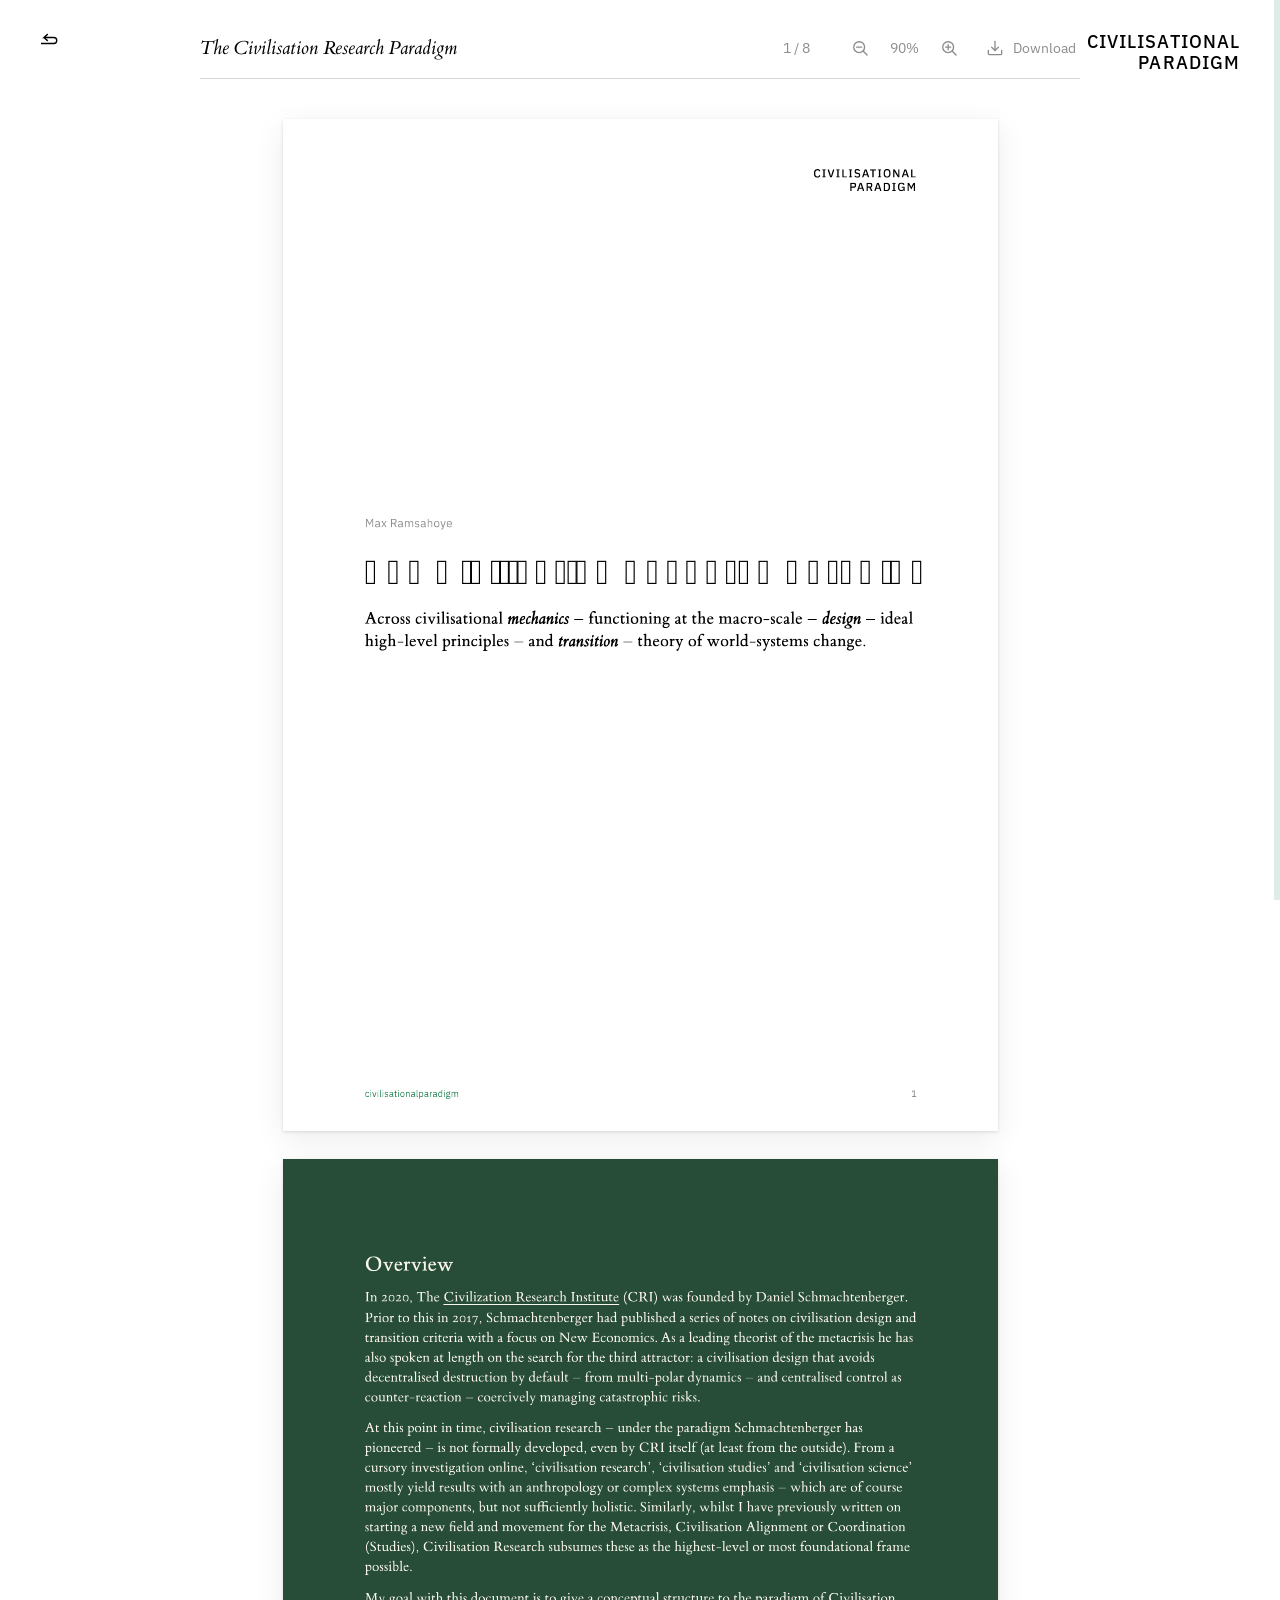
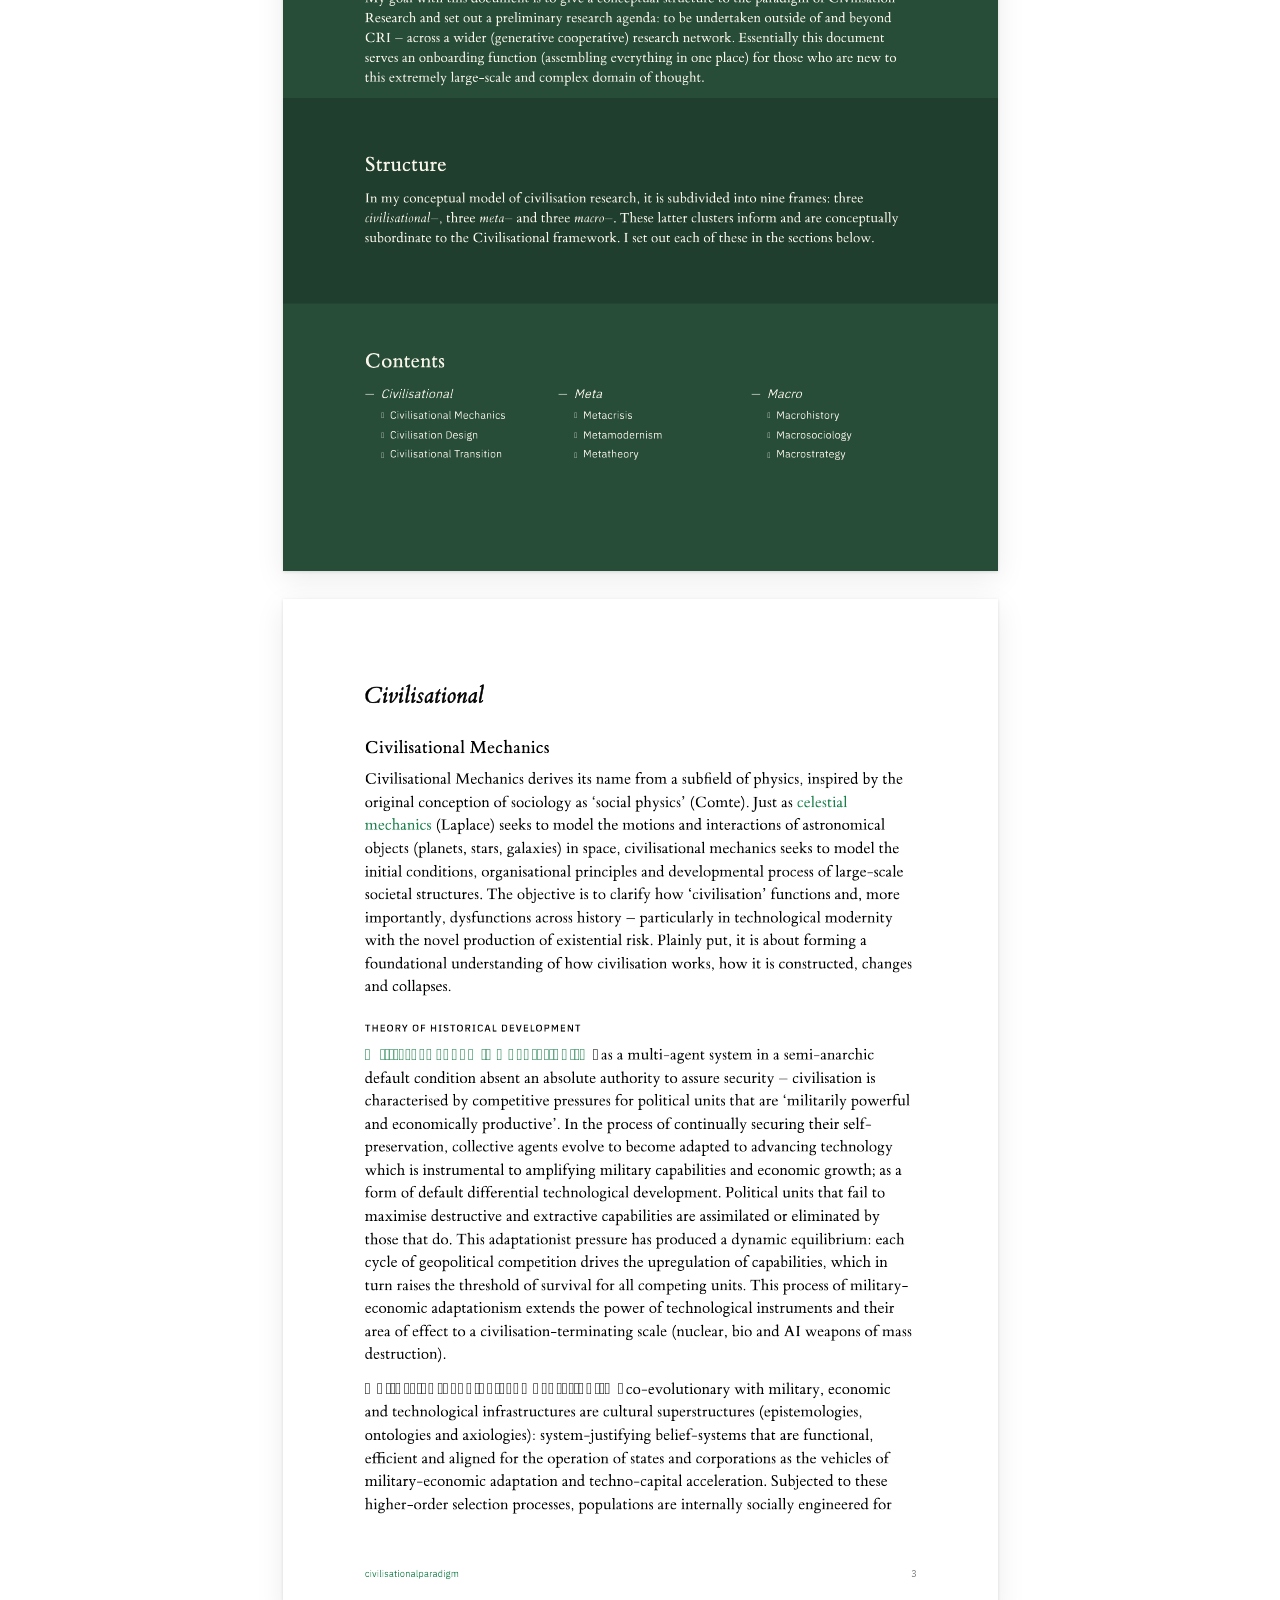
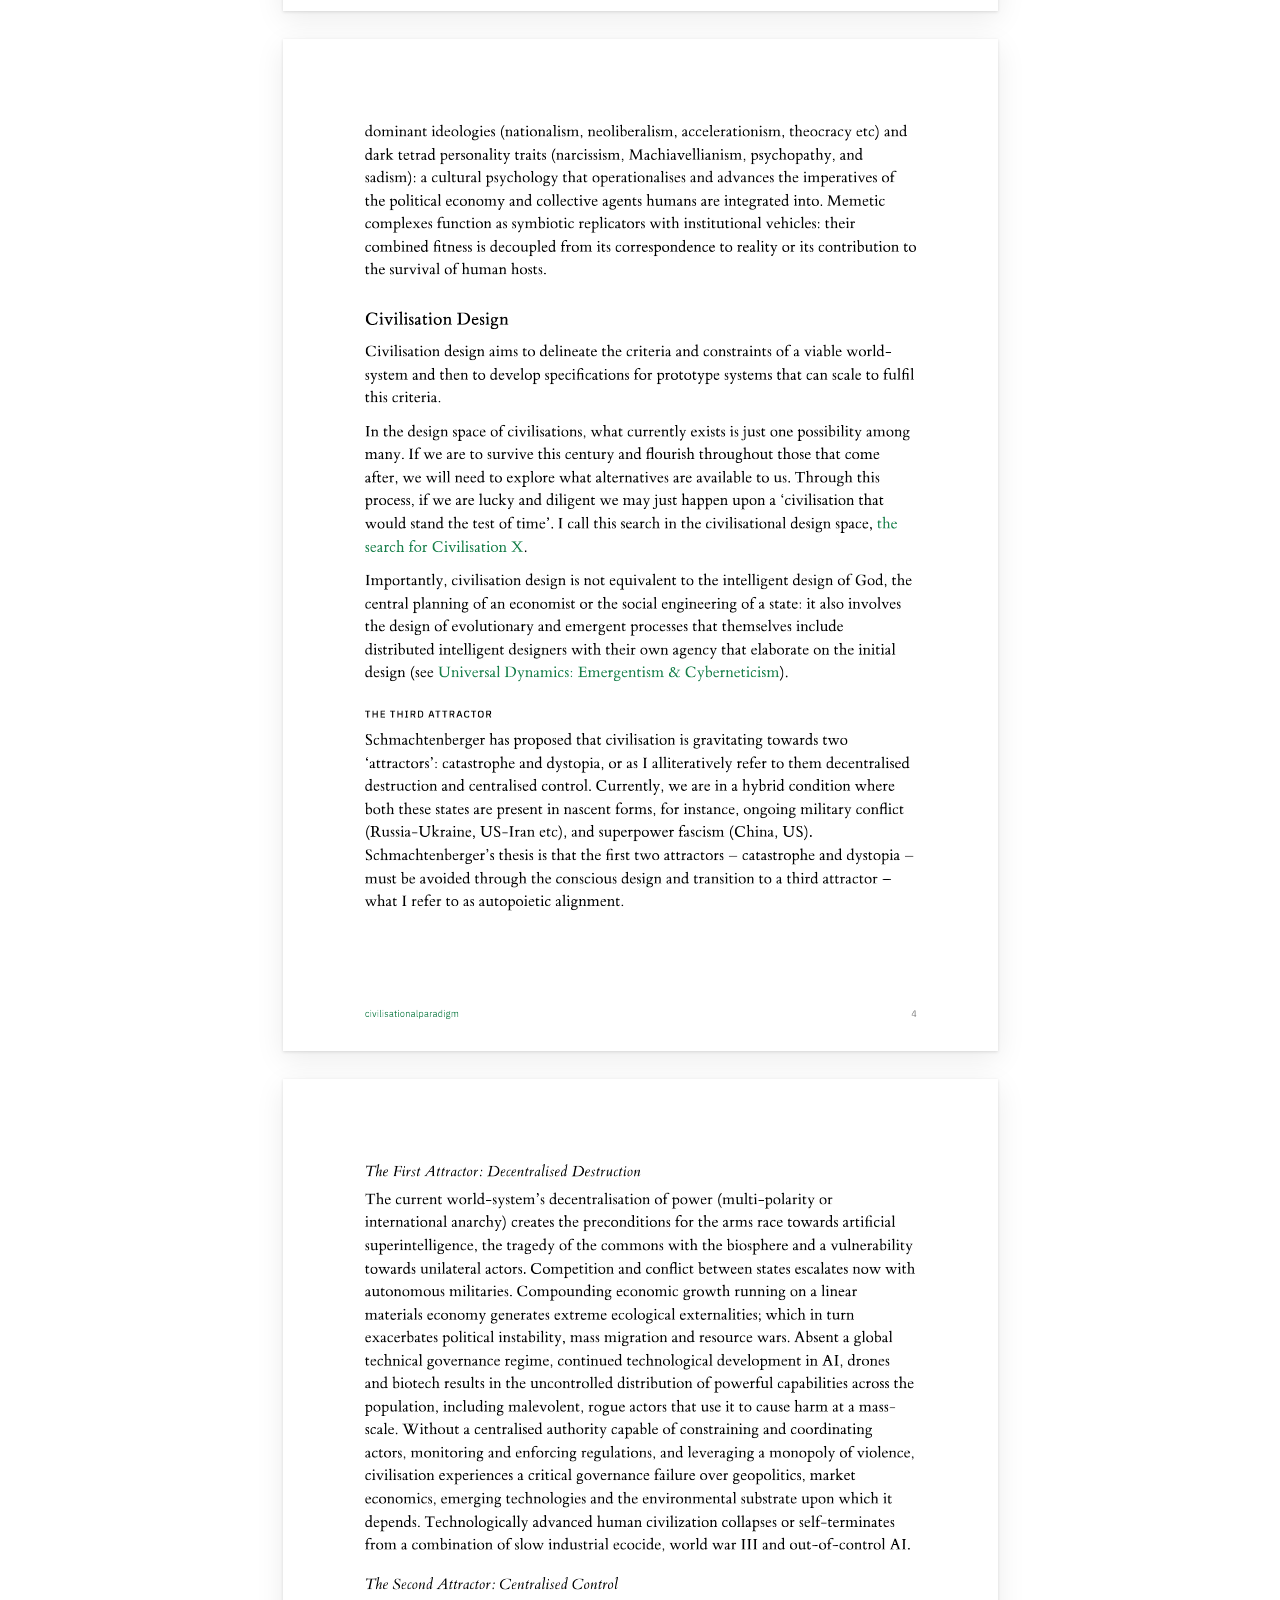
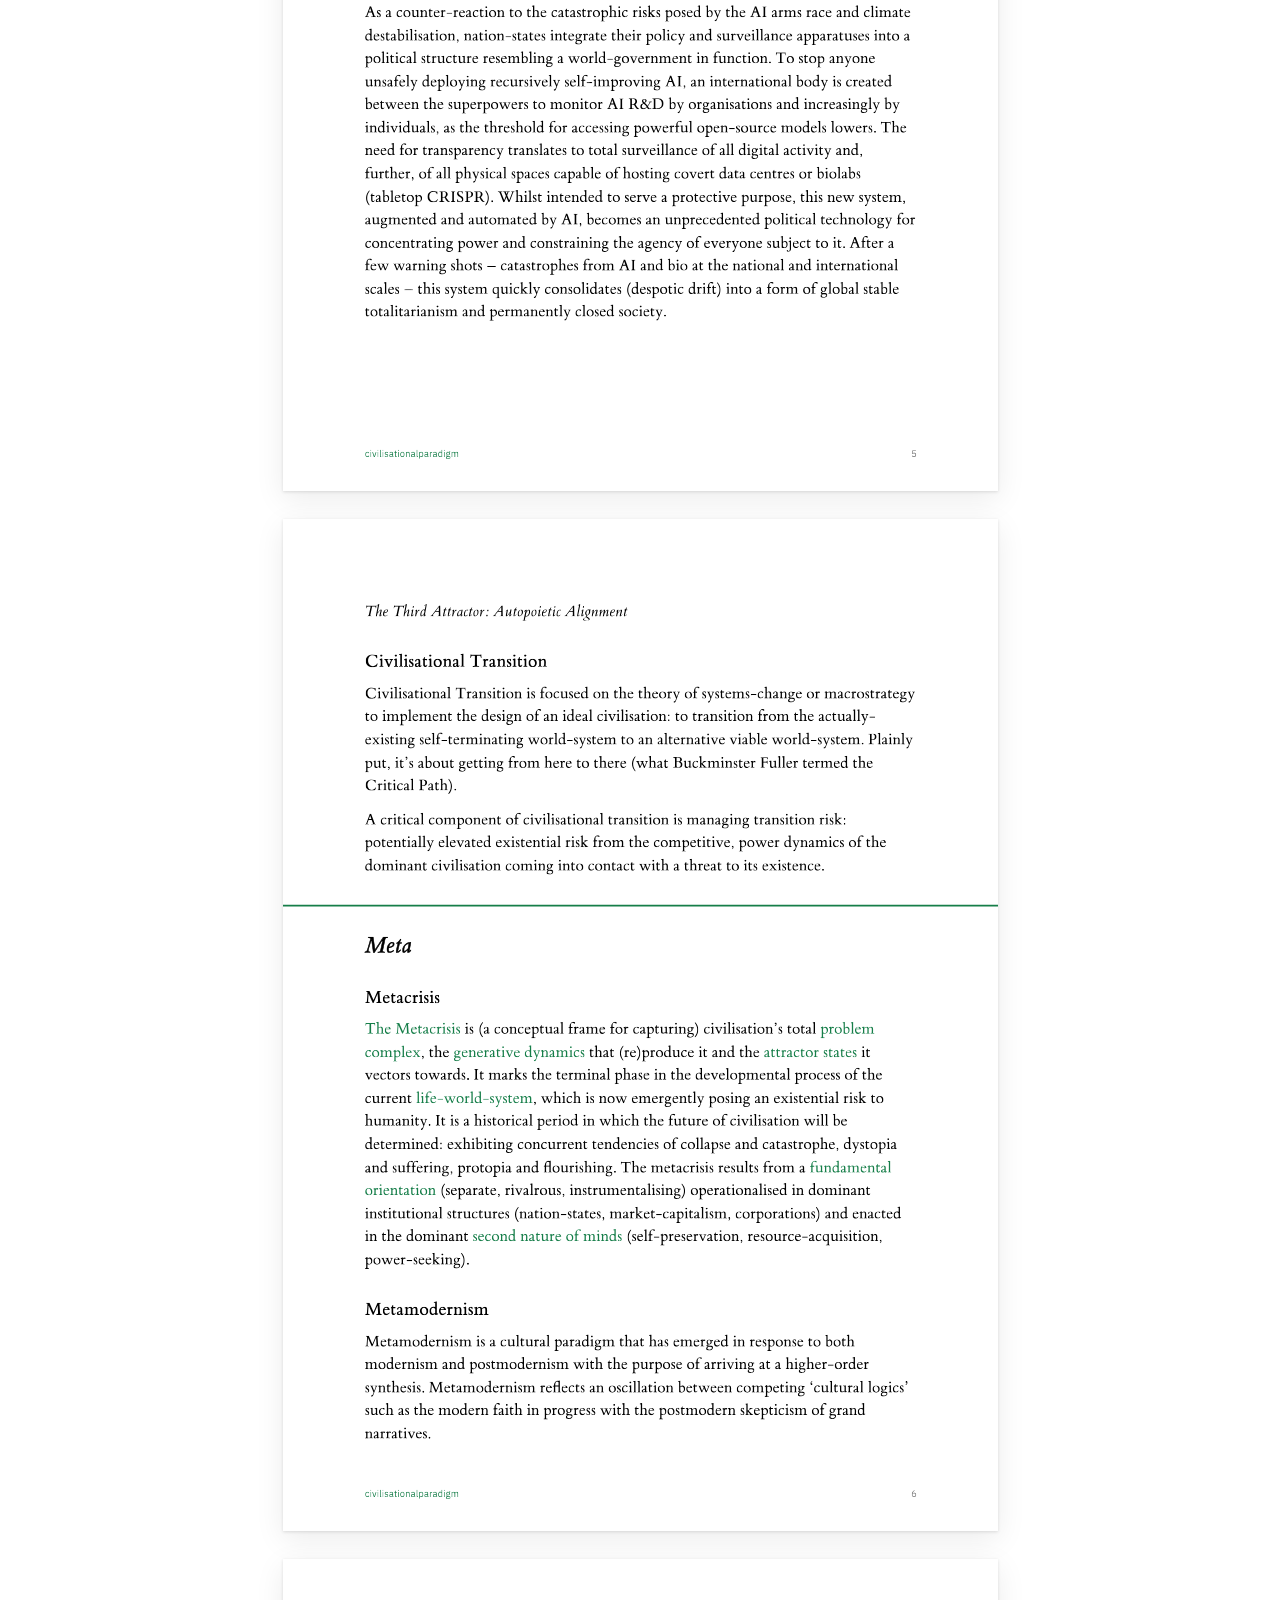
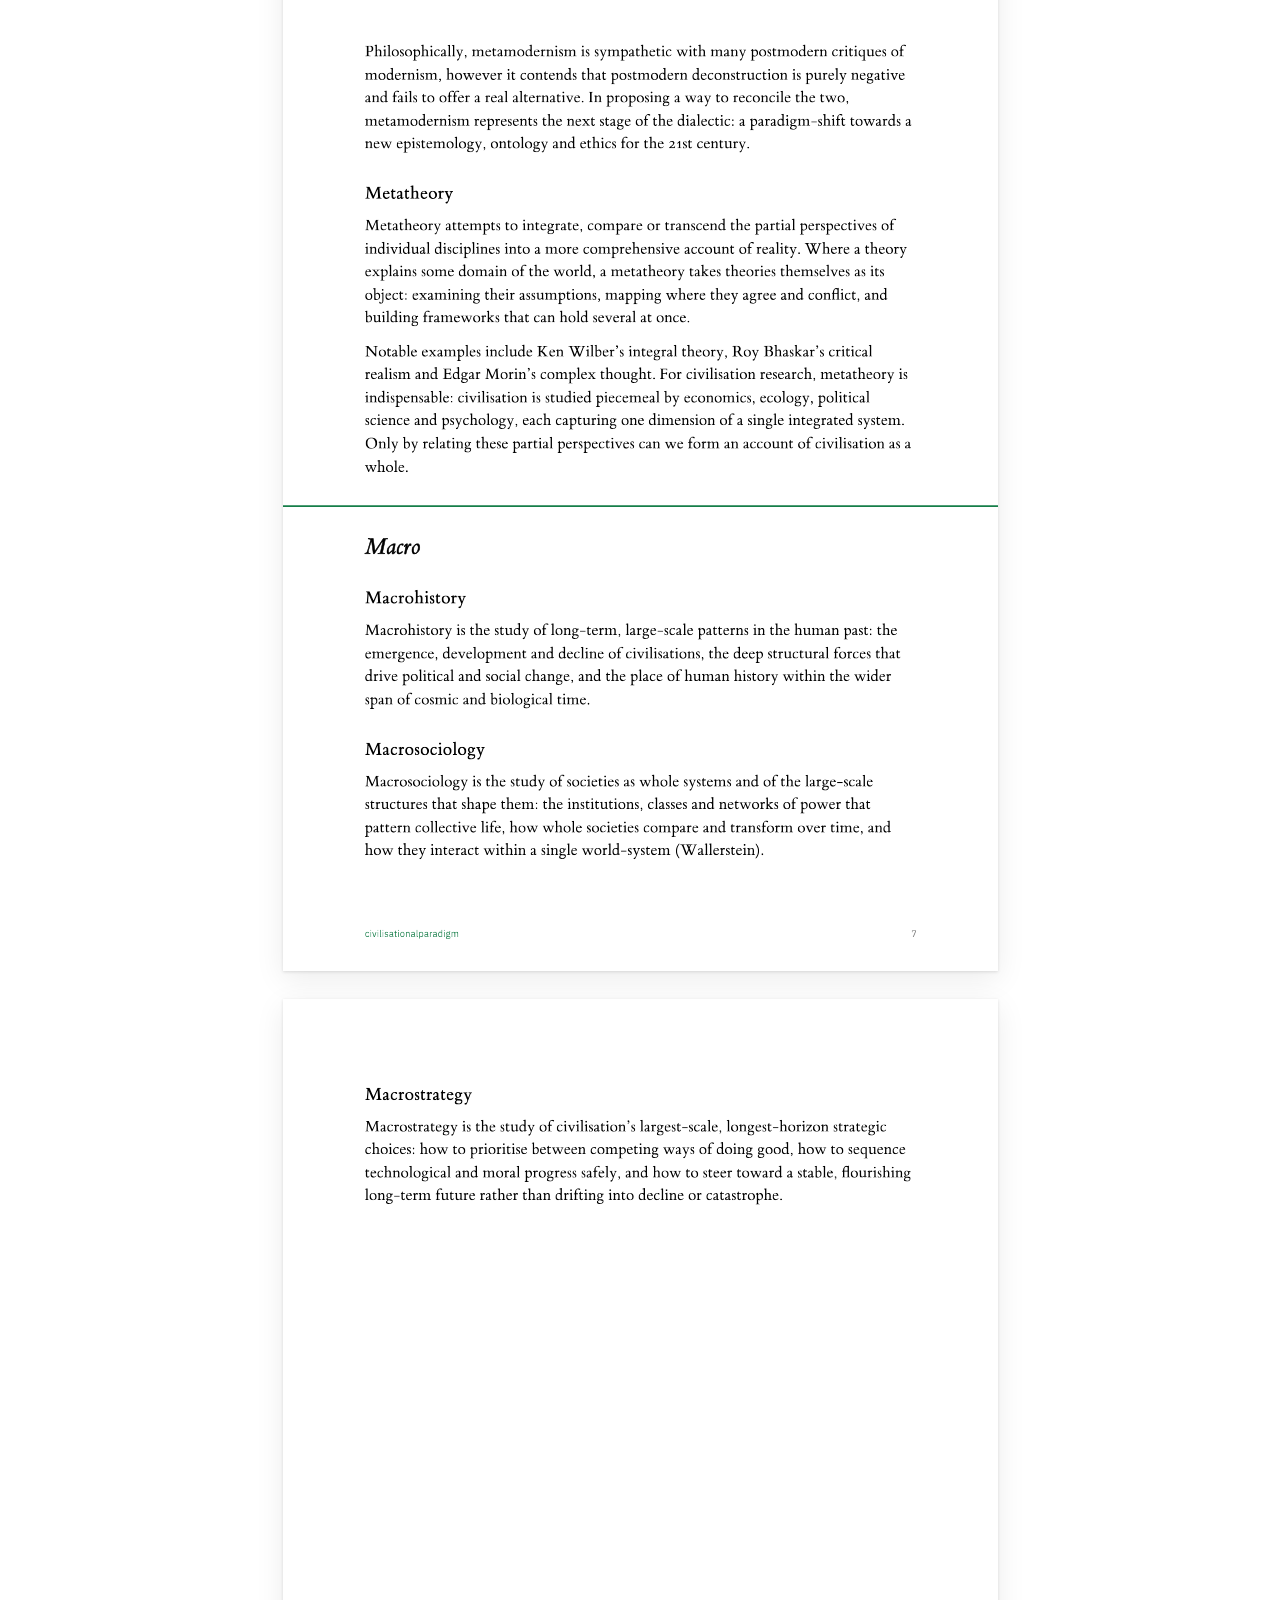
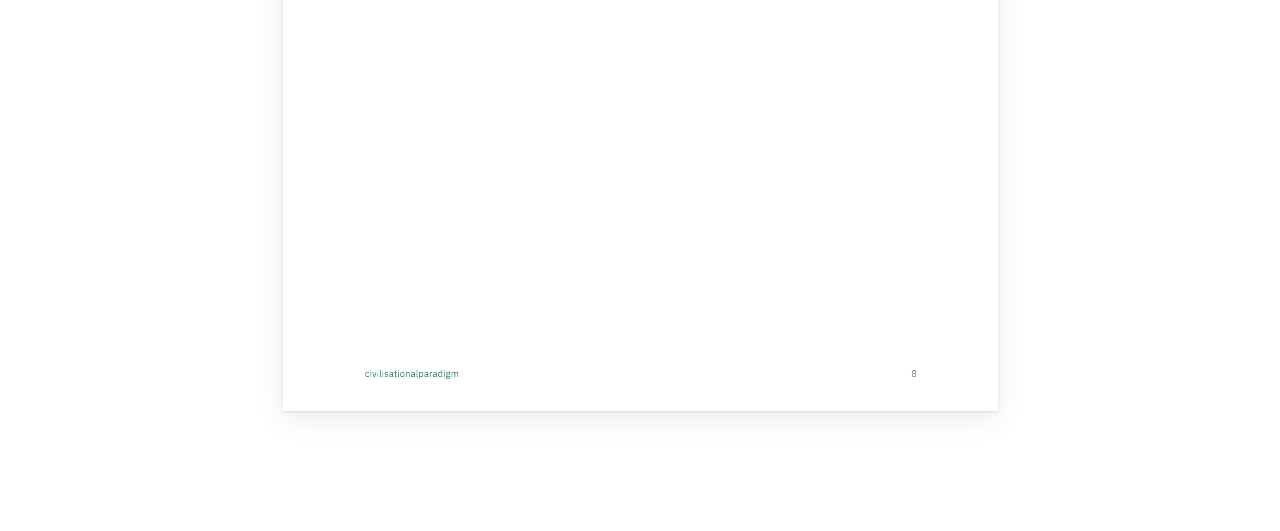
==== commit 2a53cd8d: "Lighten the band colours The Overview, Structure and Contents bands and the footer go from #0a2d1b t" ====
--- a/pdf/index.html
+++ b/pdf/index.html
@@ -54,7 +54,7 @@
   <link rel="preconnect" href="https://fonts.googleapis.com">
   <link rel="preconnect" href="https://fonts.gstatic.com" crossorigin>
   <link href="https://fonts.googleapis.com/css2?family=IBM+Plex+Sans:ital,wght@0,400;0,500;0,600;0,700;1,400&family=Inter:wght@400;500;600;700&display=swap" rel="stylesheet">
-  <link href="../assets/site.css?v=1fbc4b80" rel="stylesheet">
+  <link href="../assets/site.css?v=6fd63a16" rel="stylesheet">
   <style>
     .site-footer,
     .top-nav { display: none !important; }
--- a/assets/site.css
+++ b/assets/site.css
@@ -81,8 +81,8 @@
   --canvas-ink: #ffffff;
   --muted: #8c8c8c;
   --track-tint: rgba(255, 255, 255, 0.15);
-  --band-bg: #0a2d1b;
-  --inverse-bg: #0a2d1b;
+  --band-bg: #274d38;
+  --inverse-bg: #274d38;
   --inverse-ink: #fbf6ec;
   --selection-bg: rgba(148, 218, 183, 0.35);
 }
@@ -496,9 +496,9 @@
   /* with the green band, links and highlights are green site-wide */
   --link-blue: #167e49;
   --selection-bg: rgba(73, 190, 137, 0.3);
-  --inverse-bg: #0a2d1b;
+  --inverse-bg: #274d38;
   --inverse-ink: #fbf6ec;
-  --band-bg: #0a2d1b;
+  --band-bg: #274d38;
 }
 
 html.band-midnight:not([data-theme]) {
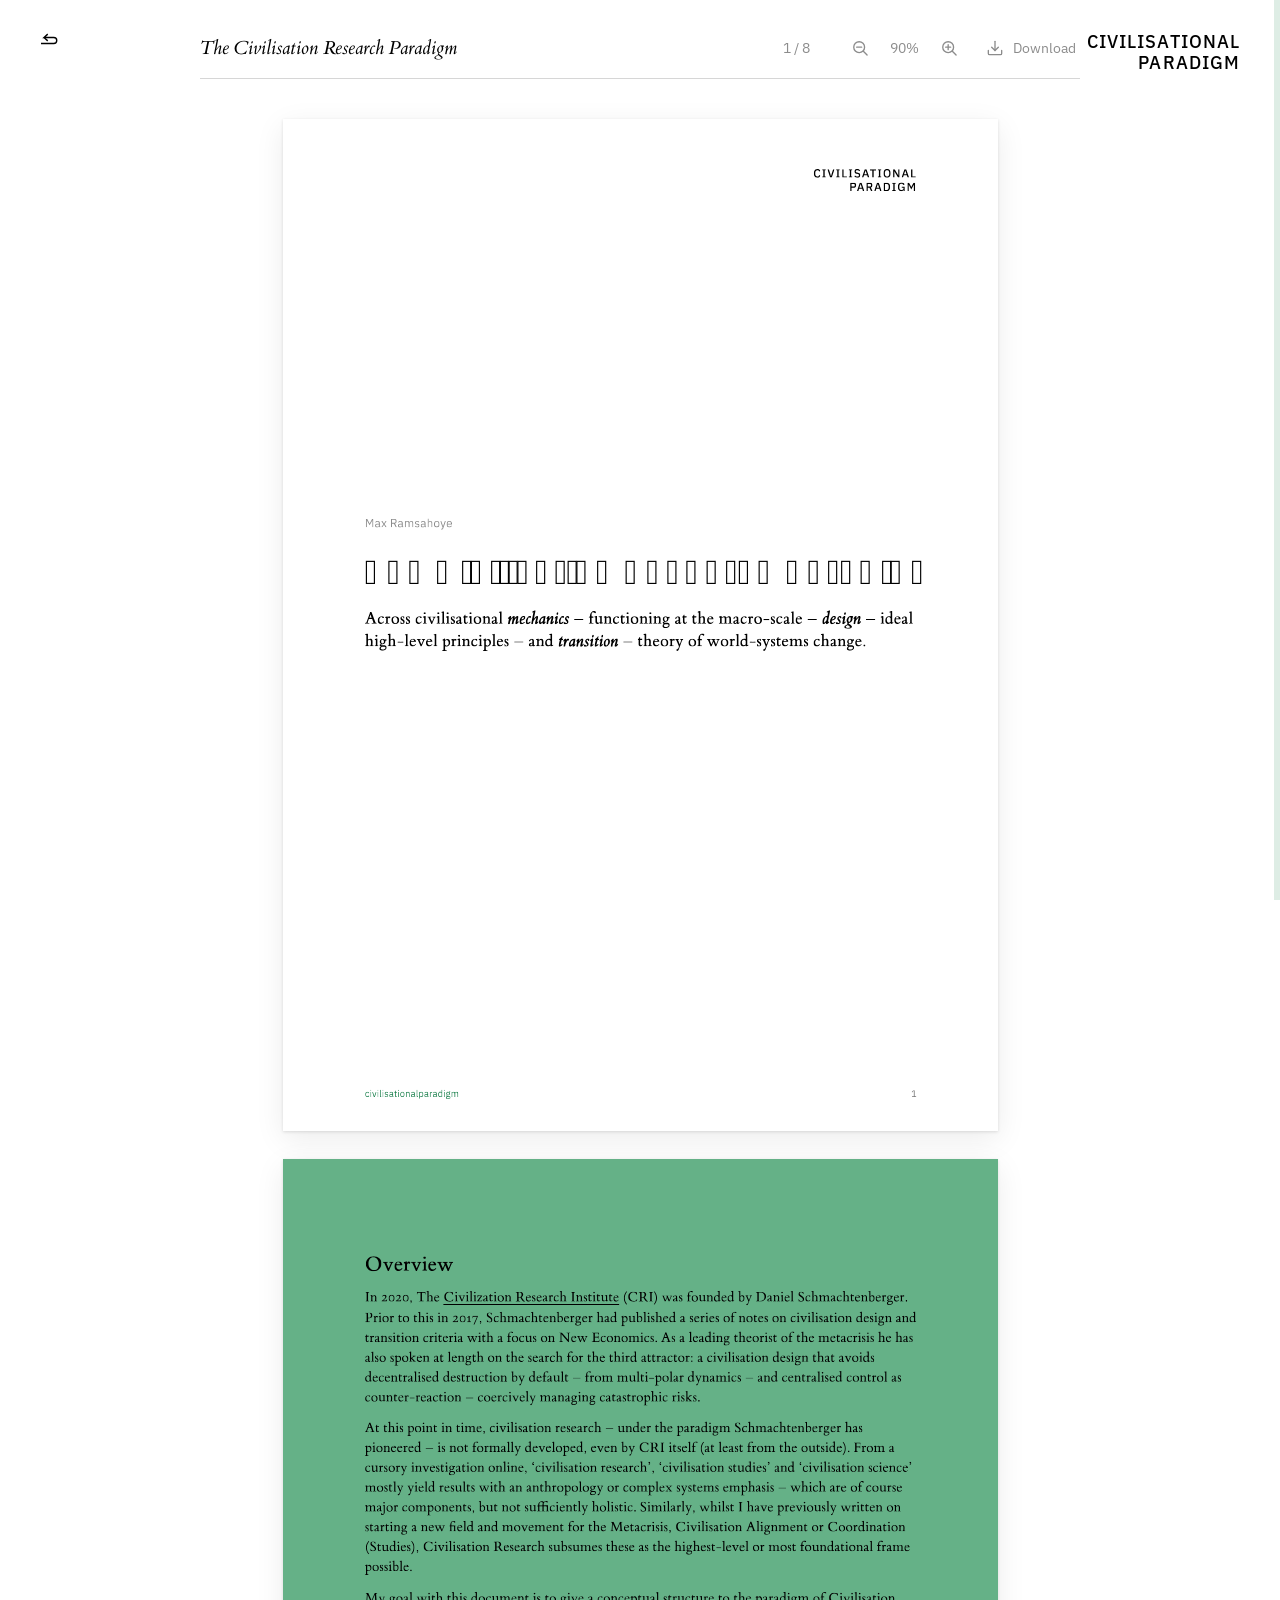
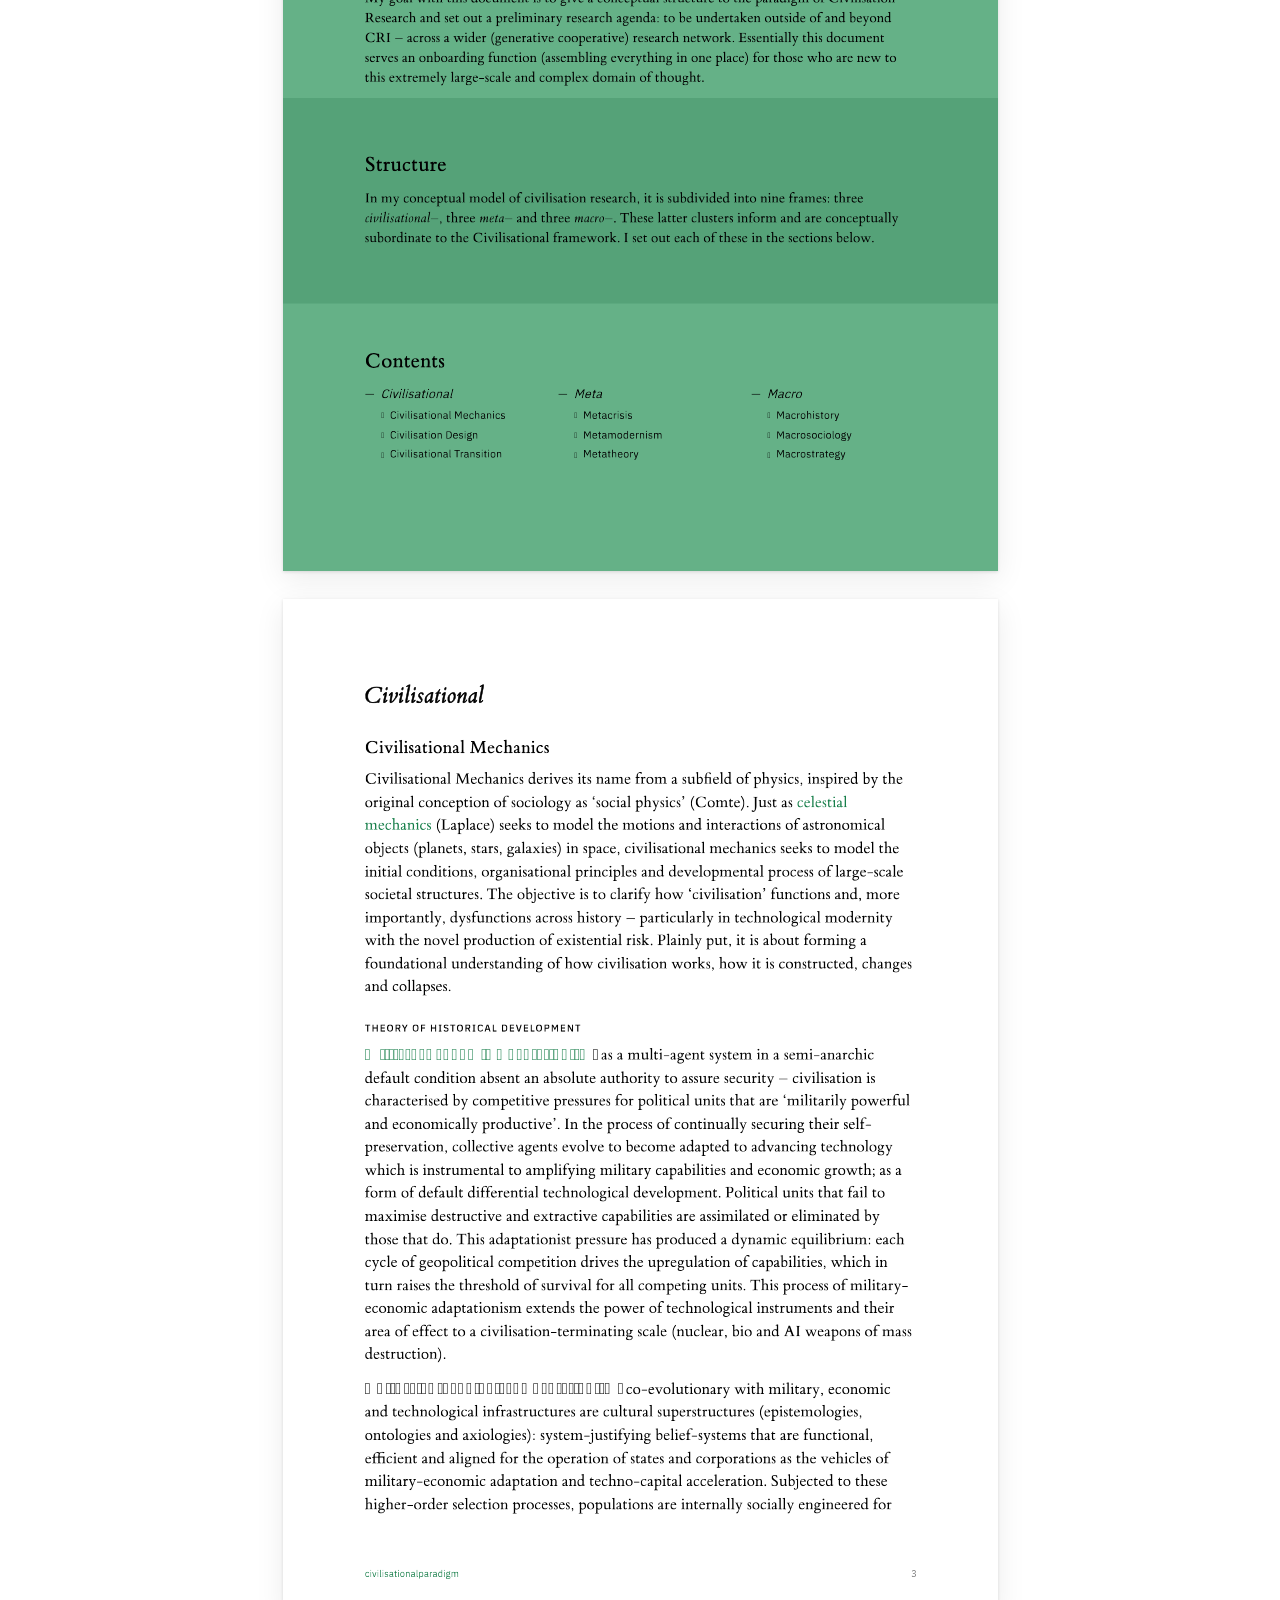
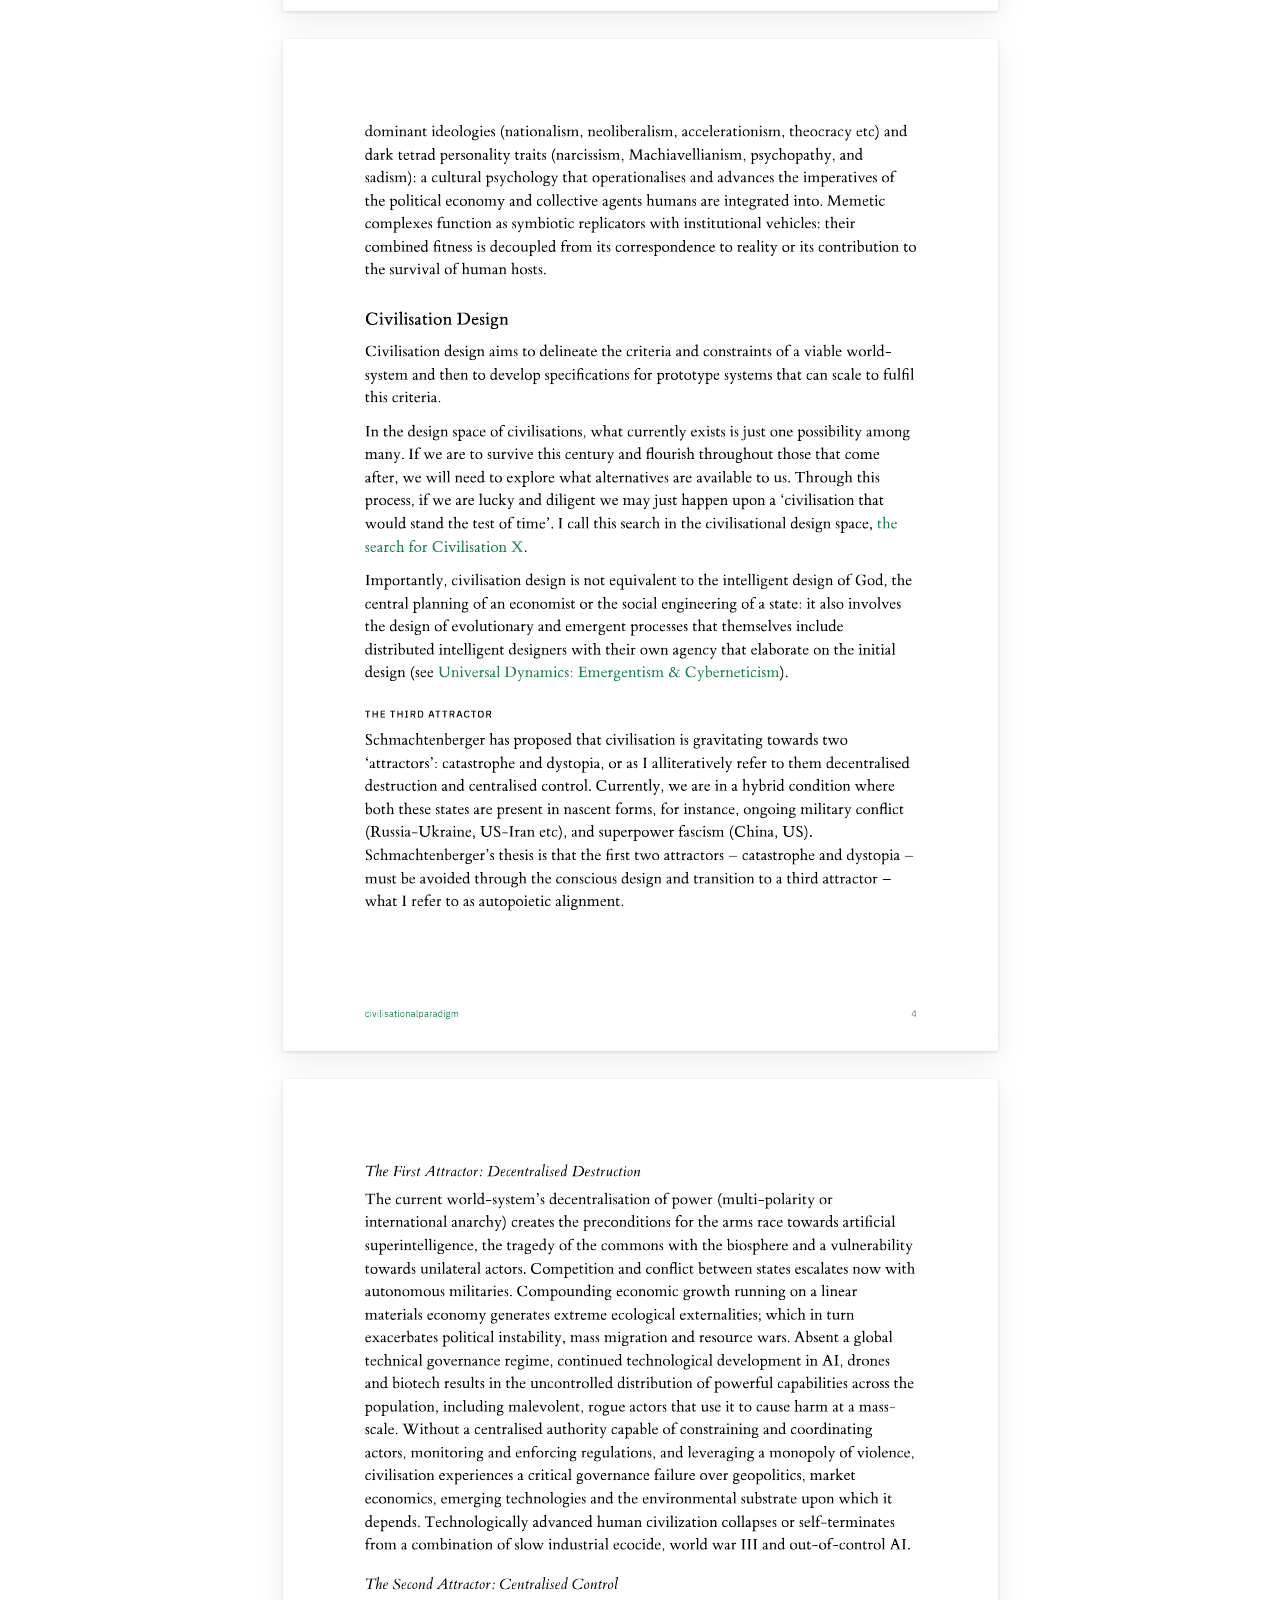
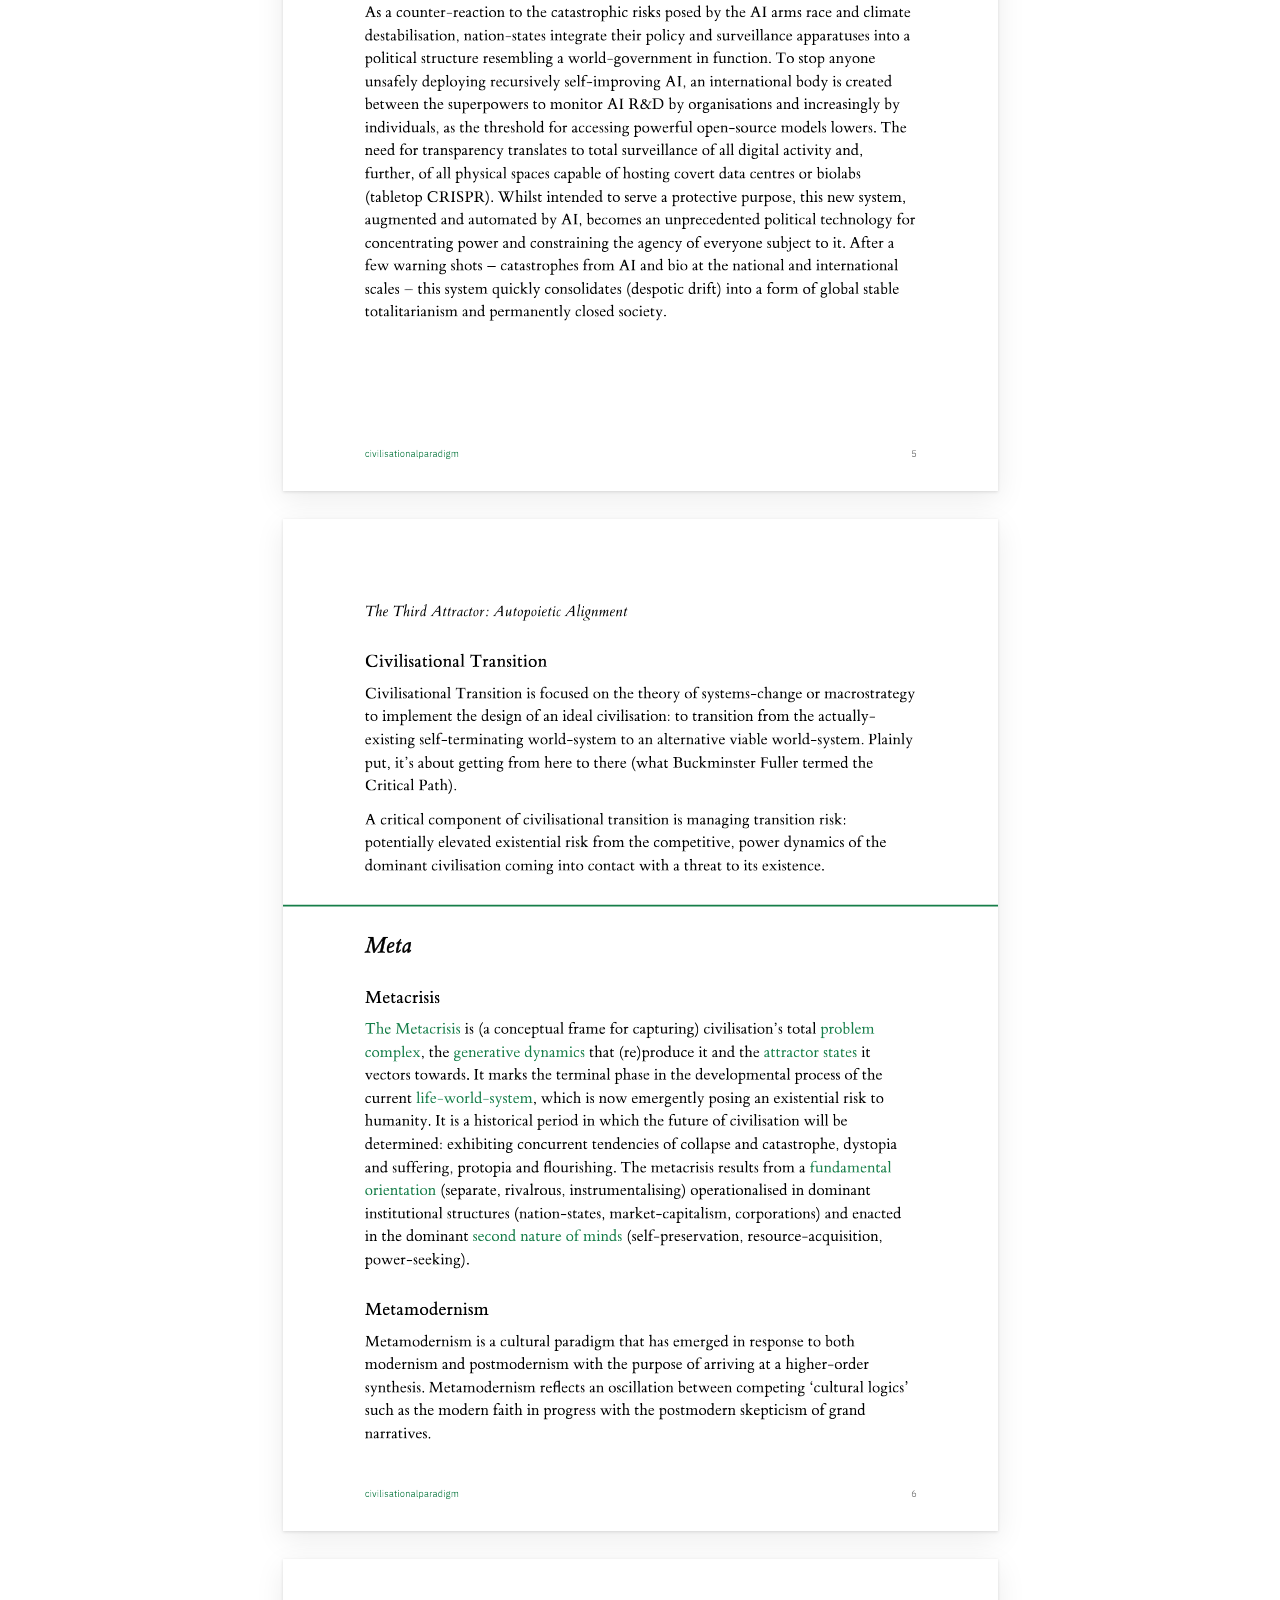
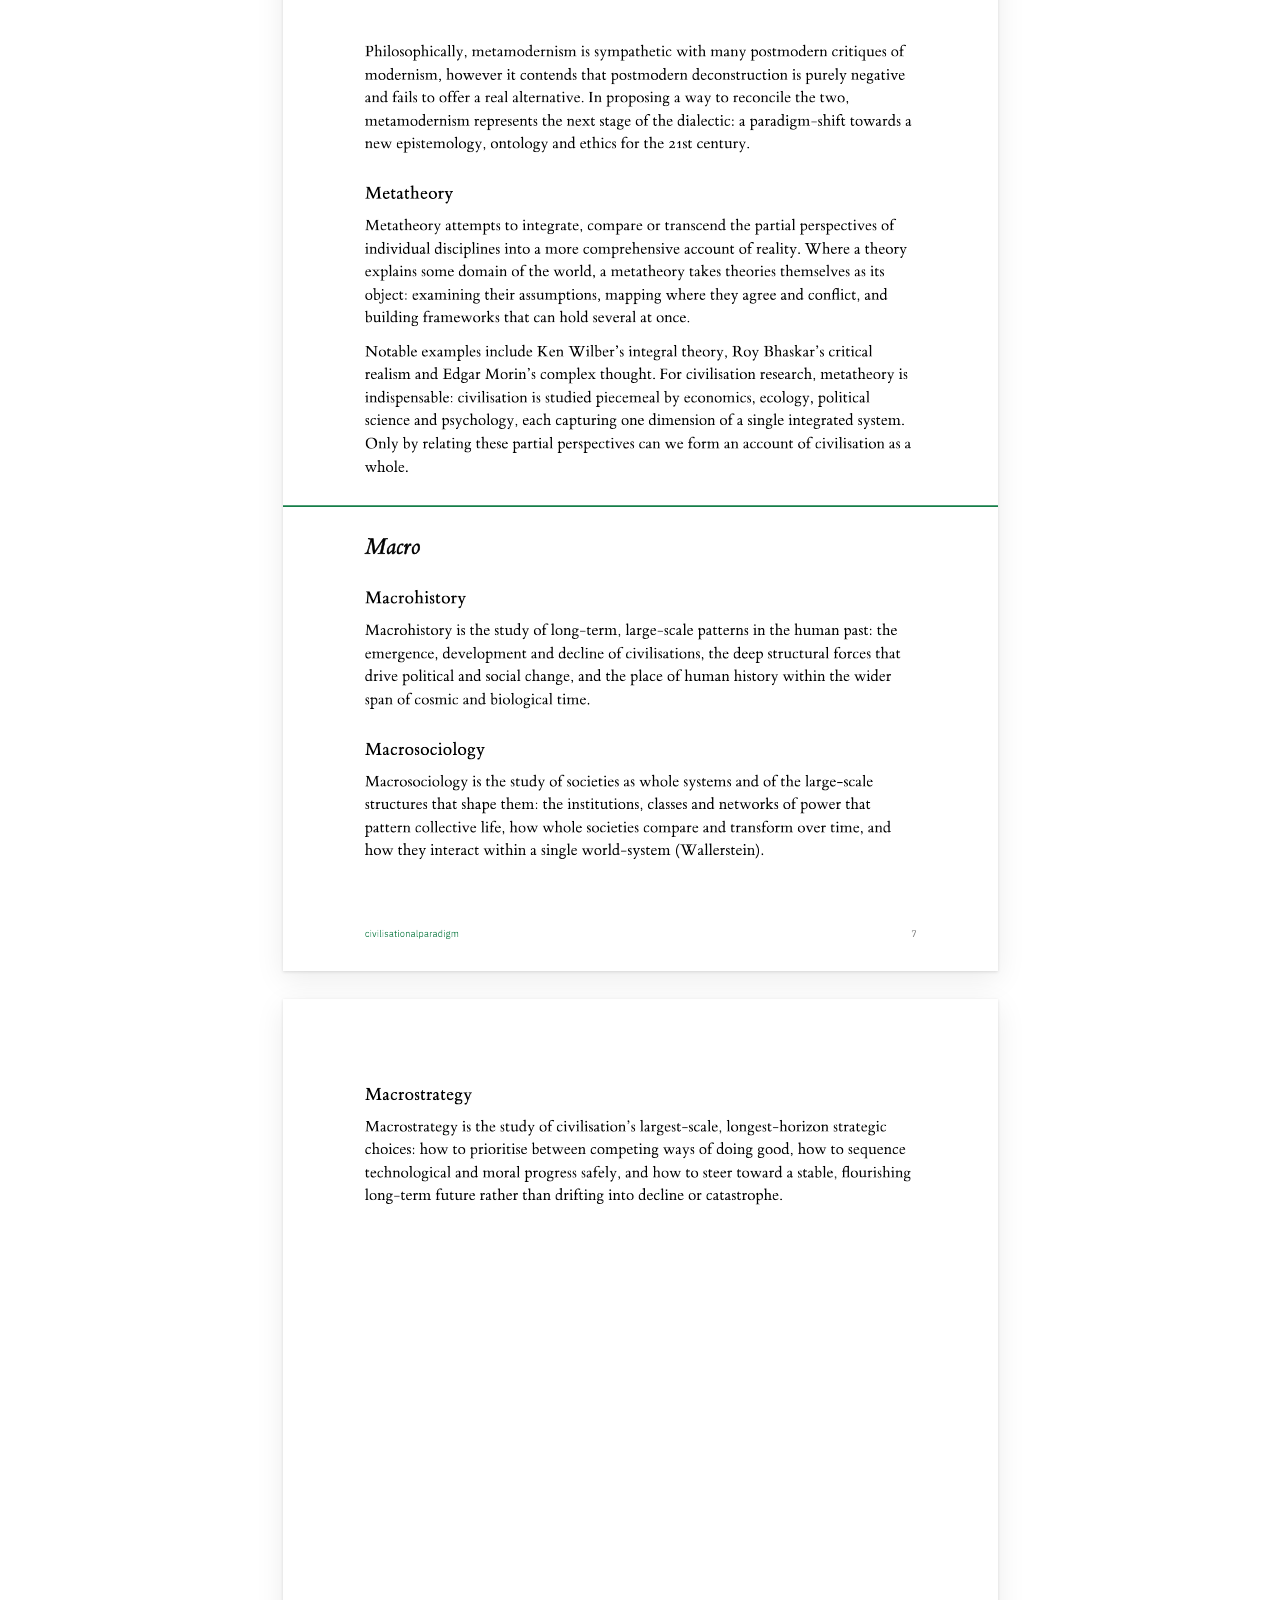
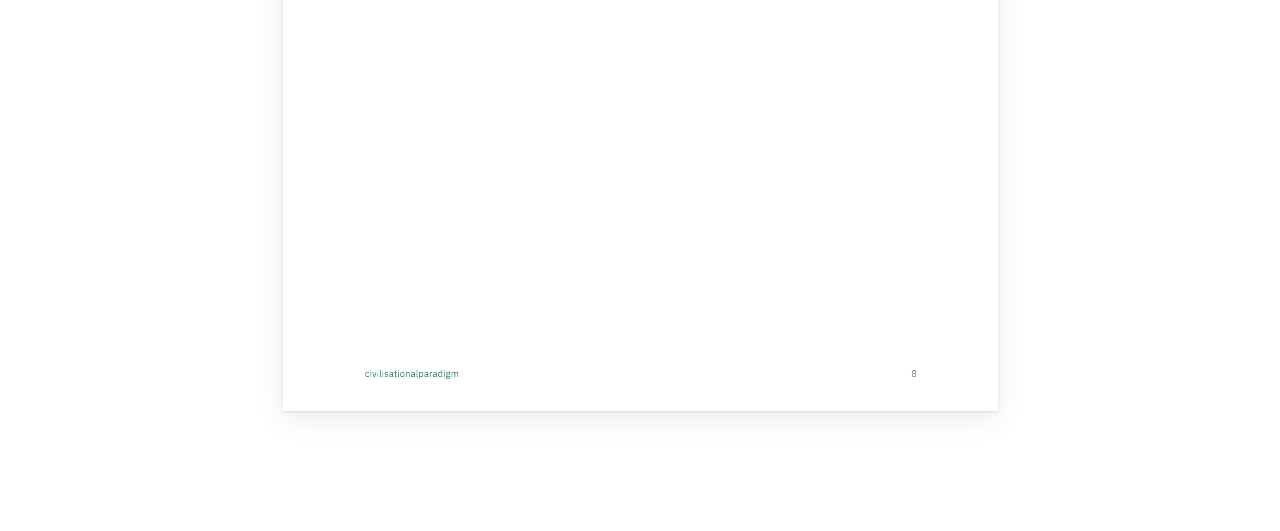
==== commit 572bc98c: "Bands in a mid green with black text The Overview, Structure and Contents bands and the footer are n" ====
--- a/pdf/index.html
+++ b/pdf/index.html
@@ -54,7 +54,7 @@
   <link rel="preconnect" href="https://fonts.googleapis.com">
   <link rel="preconnect" href="https://fonts.gstatic.com" crossorigin>
   <link href="https://fonts.googleapis.com/css2?family=IBM+Plex+Sans:ital,wght@0,400;0,500;0,600;0,700;1,400&family=Inter:wght@400;500;600;700&display=swap" rel="stylesheet">
-  <link href="../assets/site.css?v=6fd63a16" rel="stylesheet">
+  <link href="../assets/site.css?v=8d54d224" rel="stylesheet">
   <style>
     .site-footer,
     .top-nav { display: none !important; }
--- a/assets/site.css
+++ b/assets/site.css
@@ -81,9 +81,9 @@
   --canvas-ink: #ffffff;
   --muted: #8c8c8c;
   --track-tint: rgba(255, 255, 255, 0.15);
-  --band-bg: #274d38;
-  --inverse-bg: #274d38;
-  --inverse-ink: #fbf6ec;
+  --band-bg: #65b187;
+  --inverse-bg: #65b187;
+  --inverse-ink: #000000;
   --selection-bg: rgba(148, 218, 183, 0.35);
 }
 
@@ -496,9 +496,9 @@
   /* with the green band, links and highlights are green site-wide */
   --link-blue: #167e49;
   --selection-bg: rgba(73, 190, 137, 0.3);
-  --inverse-bg: #274d38;
-  --inverse-ink: #fbf6ec;
-  --band-bg: #274d38;
+  --inverse-bg: #65b187;
+  --inverse-ink: #000000;
+  --band-bg: #65b187;
 }
 
 html.band-midnight:not([data-theme]) {
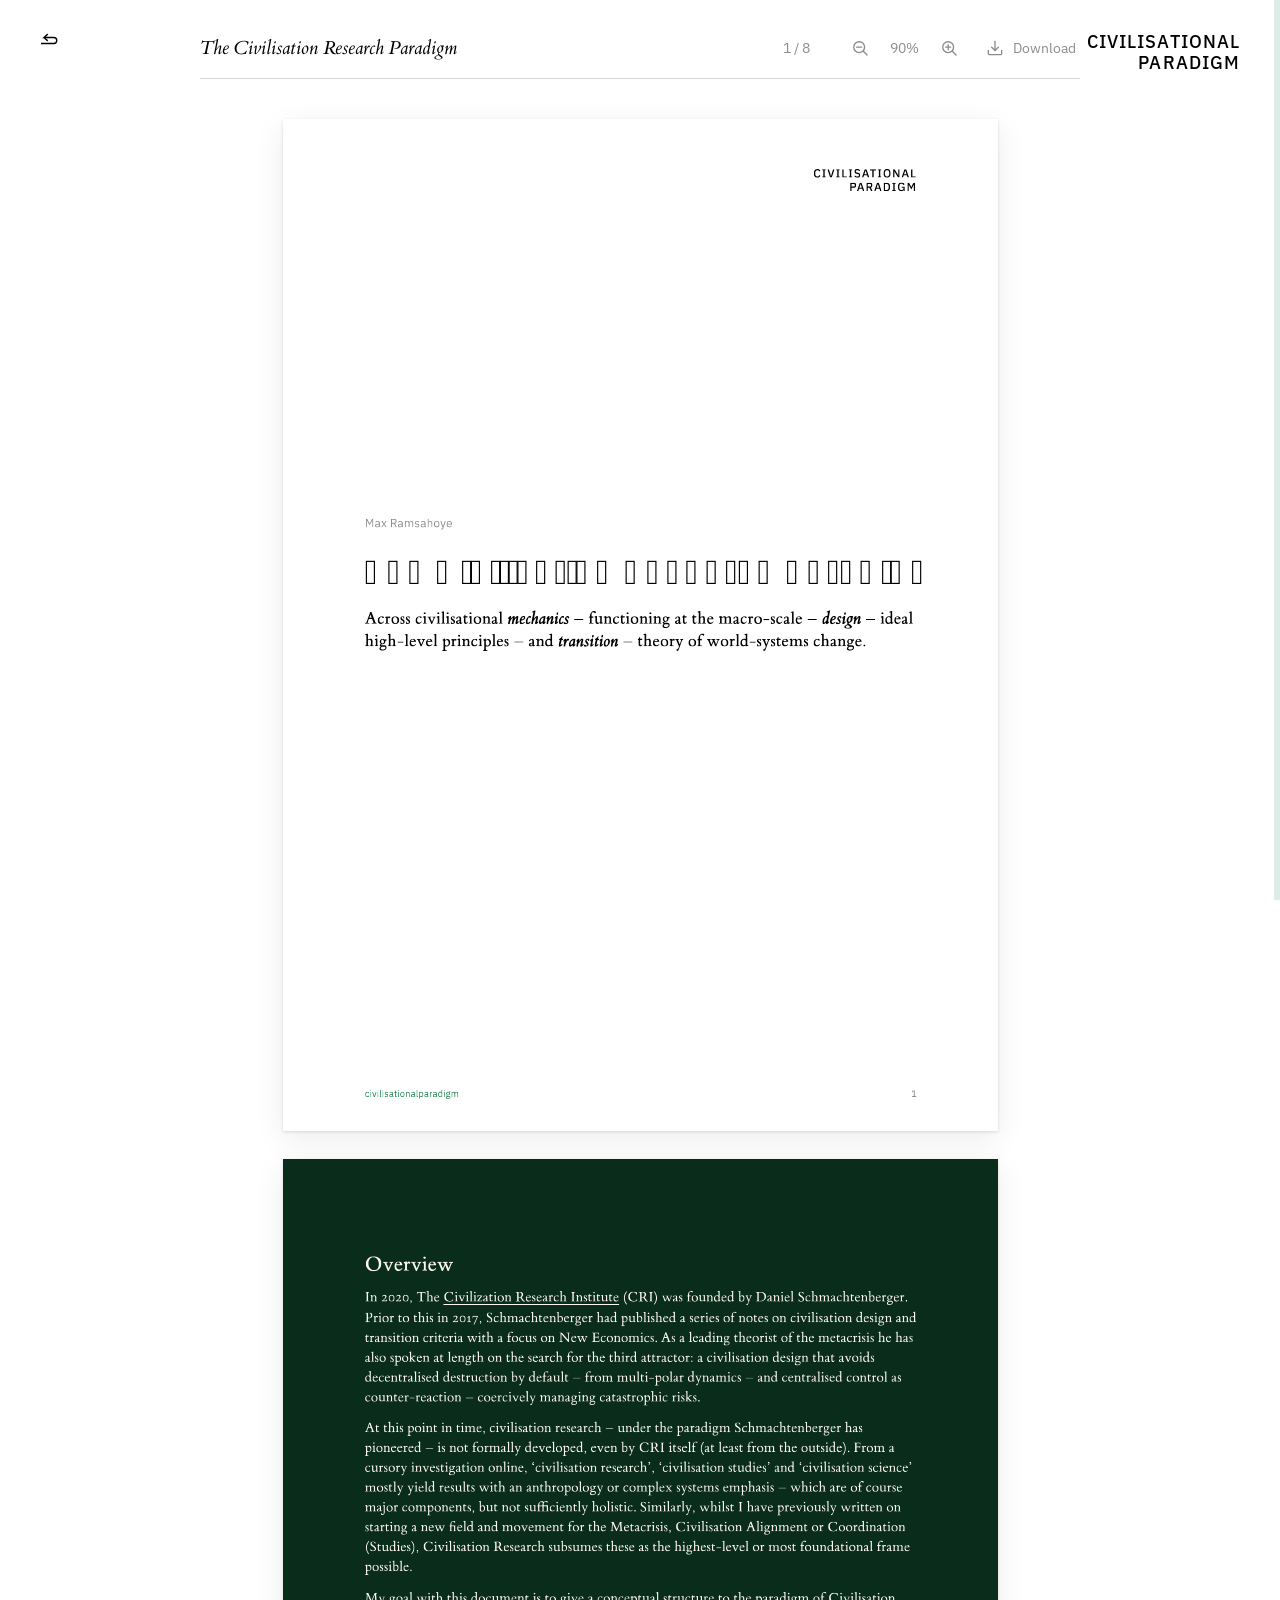
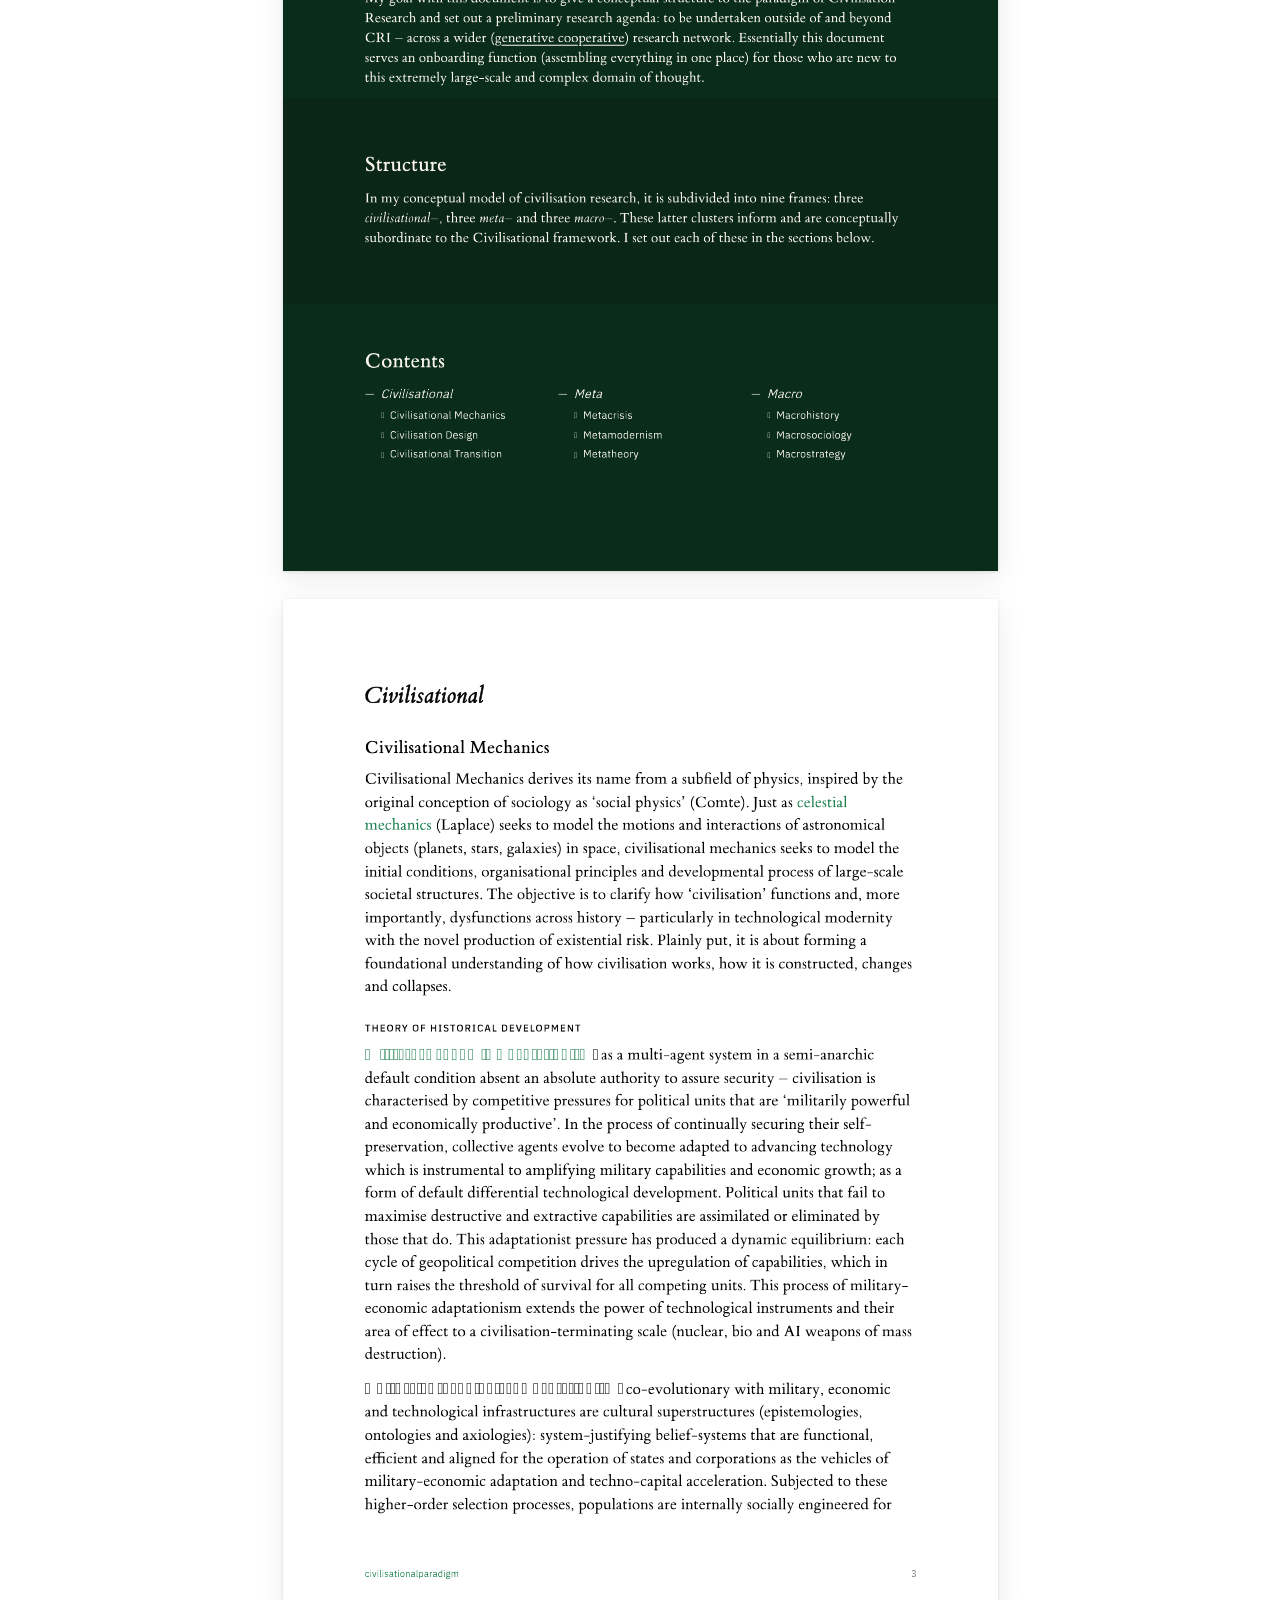
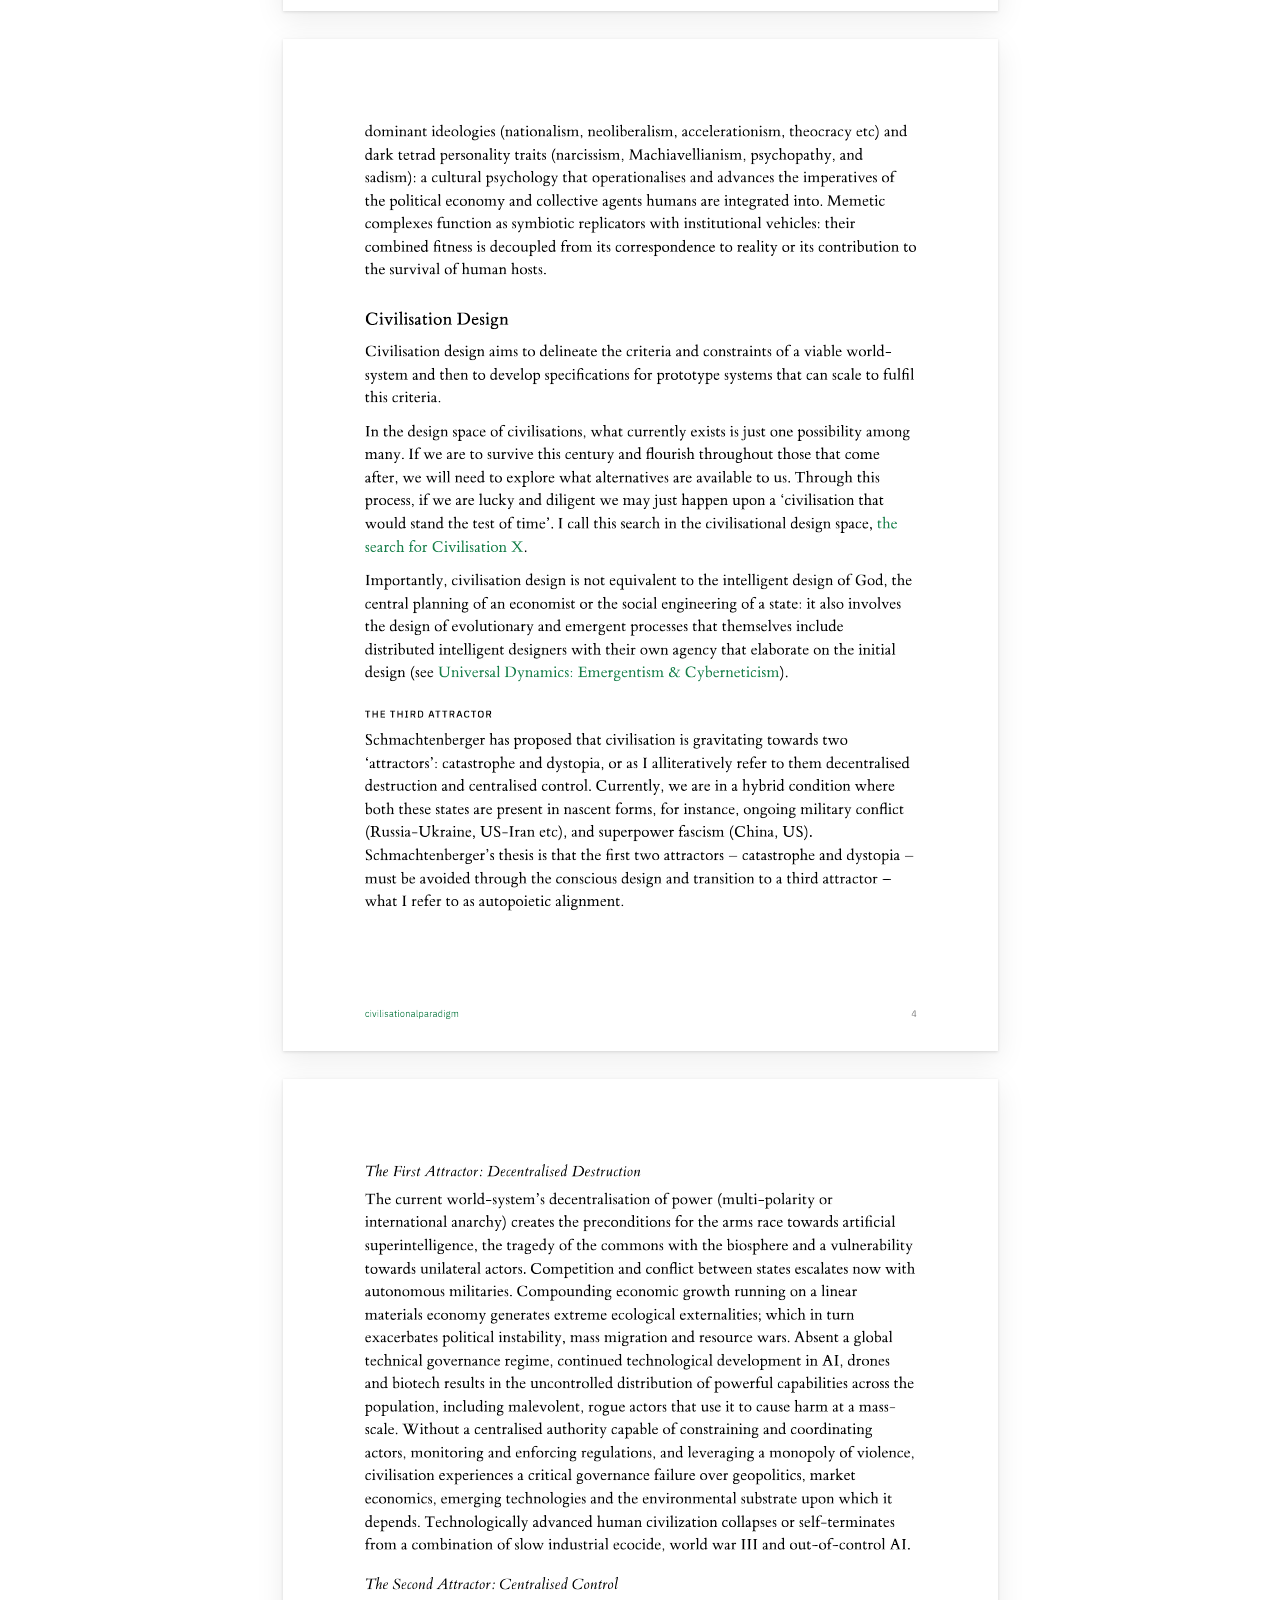
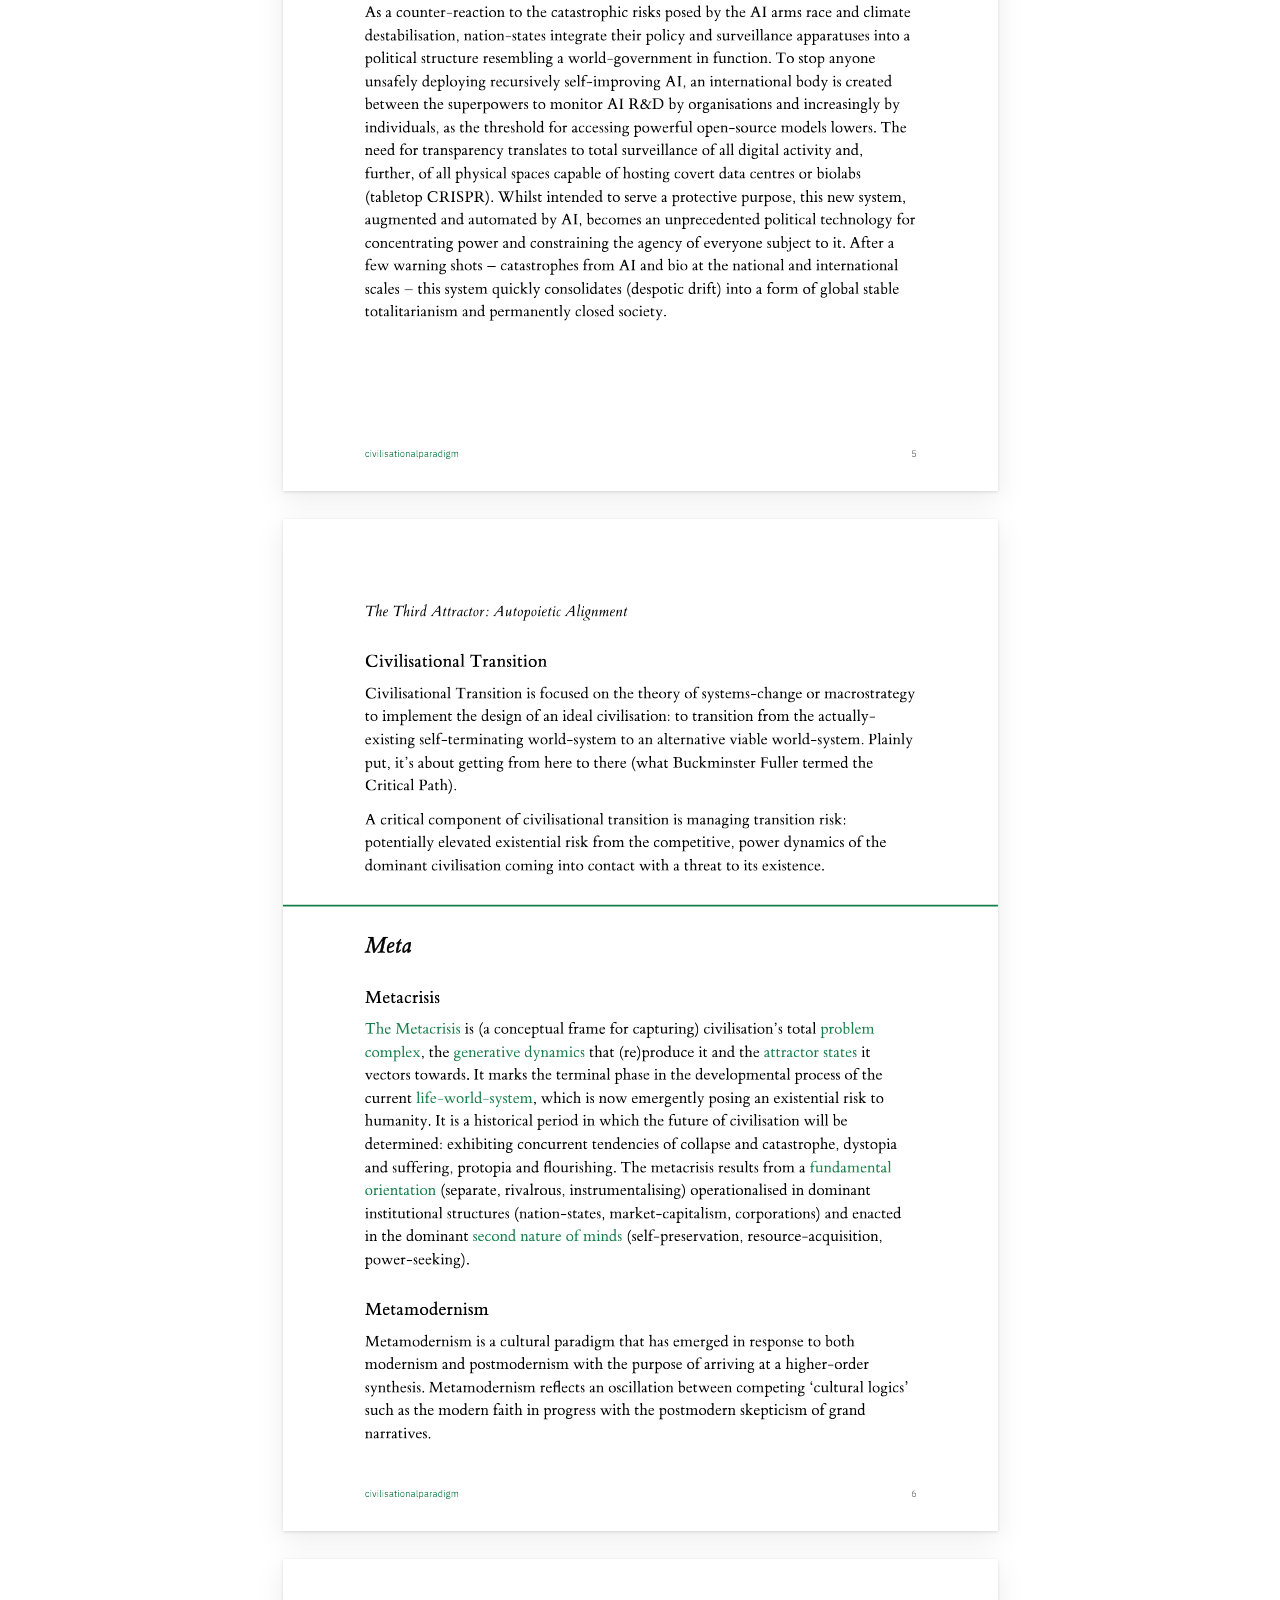
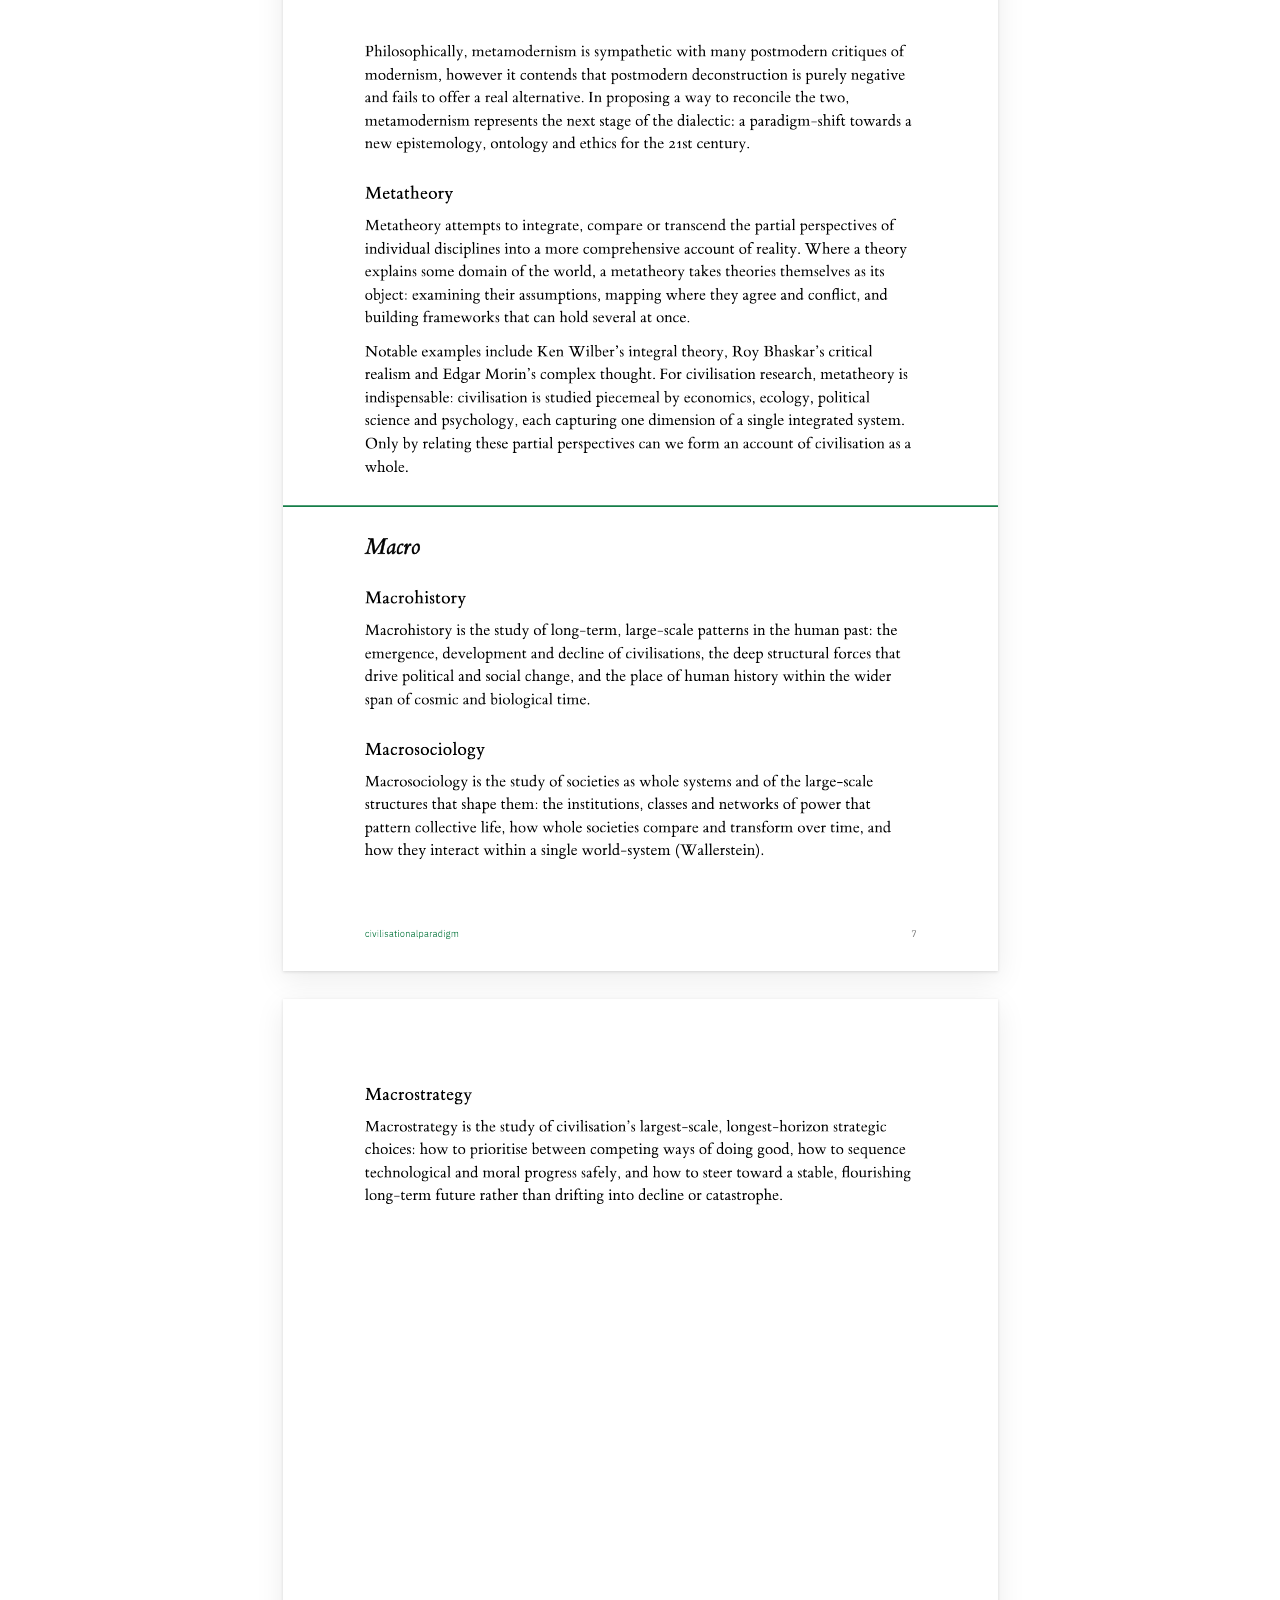
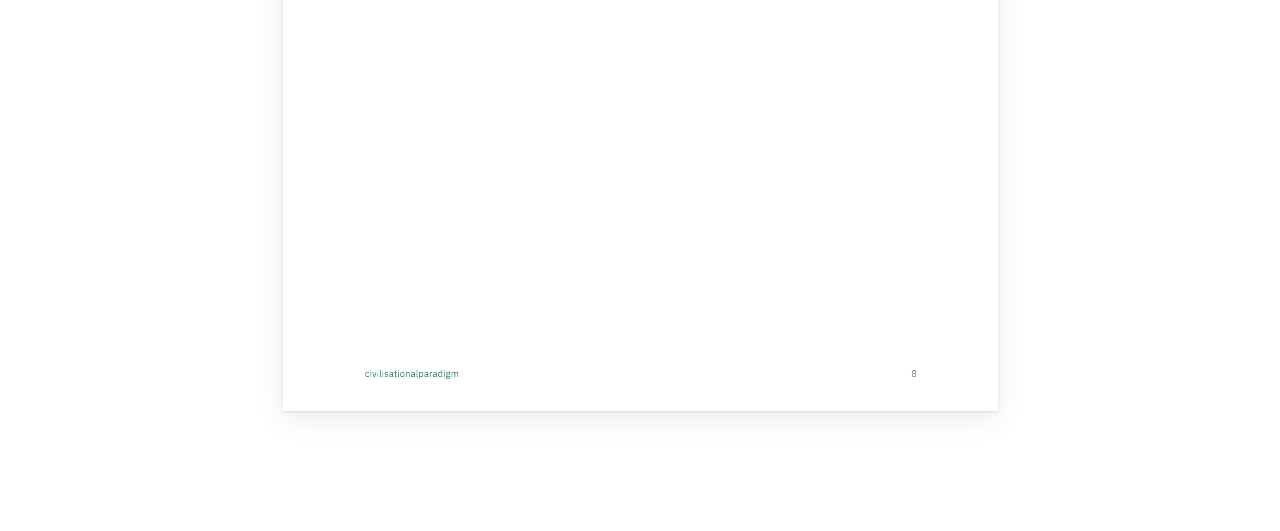
==== commit f6f19ec7: "Restore the original green band colours Back to the midnight green bands (#0a2d1b) with cream text a" ====
--- a/pdf/index.html
+++ b/pdf/index.html
@@ -54,7 +54,7 @@
   <link rel="preconnect" href="https://fonts.googleapis.com">
   <link rel="preconnect" href="https://fonts.gstatic.com" crossorigin>
   <link href="https://fonts.googleapis.com/css2?family=IBM+Plex+Sans:ital,wght@0,400;0,500;0,600;0,700;1,400&family=Inter:wght@400;500;600;700&display=swap" rel="stylesheet">
-  <link href="../assets/site.css?v=8d54d224" rel="stylesheet">
+  <link href="../assets/site.css?v=1fbc4b80" rel="stylesheet">
   <style>
     .site-footer,
     .top-nav { display: none !important; }
--- a/assets/site.css
+++ b/assets/site.css
@@ -81,9 +81,9 @@
   --canvas-ink: #ffffff;
   --muted: #8c8c8c;
   --track-tint: rgba(255, 255, 255, 0.15);
-  --band-bg: #65b187;
-  --inverse-bg: #65b187;
-  --inverse-ink: #000000;
+  --band-bg: #0a2d1b;
+  --inverse-bg: #0a2d1b;
+  --inverse-ink: #fbf6ec;
   --selection-bg: rgba(148, 218, 183, 0.35);
 }
 
@@ -496,9 +496,9 @@
   /* with the green band, links and highlights are green site-wide */
   --link-blue: #167e49;
   --selection-bg: rgba(73, 190, 137, 0.3);
-  --inverse-bg: #65b187;
-  --inverse-ink: #000000;
-  --band-bg: #65b187;
+  --inverse-bg: #0a2d1b;
+  --inverse-ink: #fbf6ec;
+  --band-bg: #0a2d1b;
 }
 
 html.band-midnight:not([data-theme]) {
